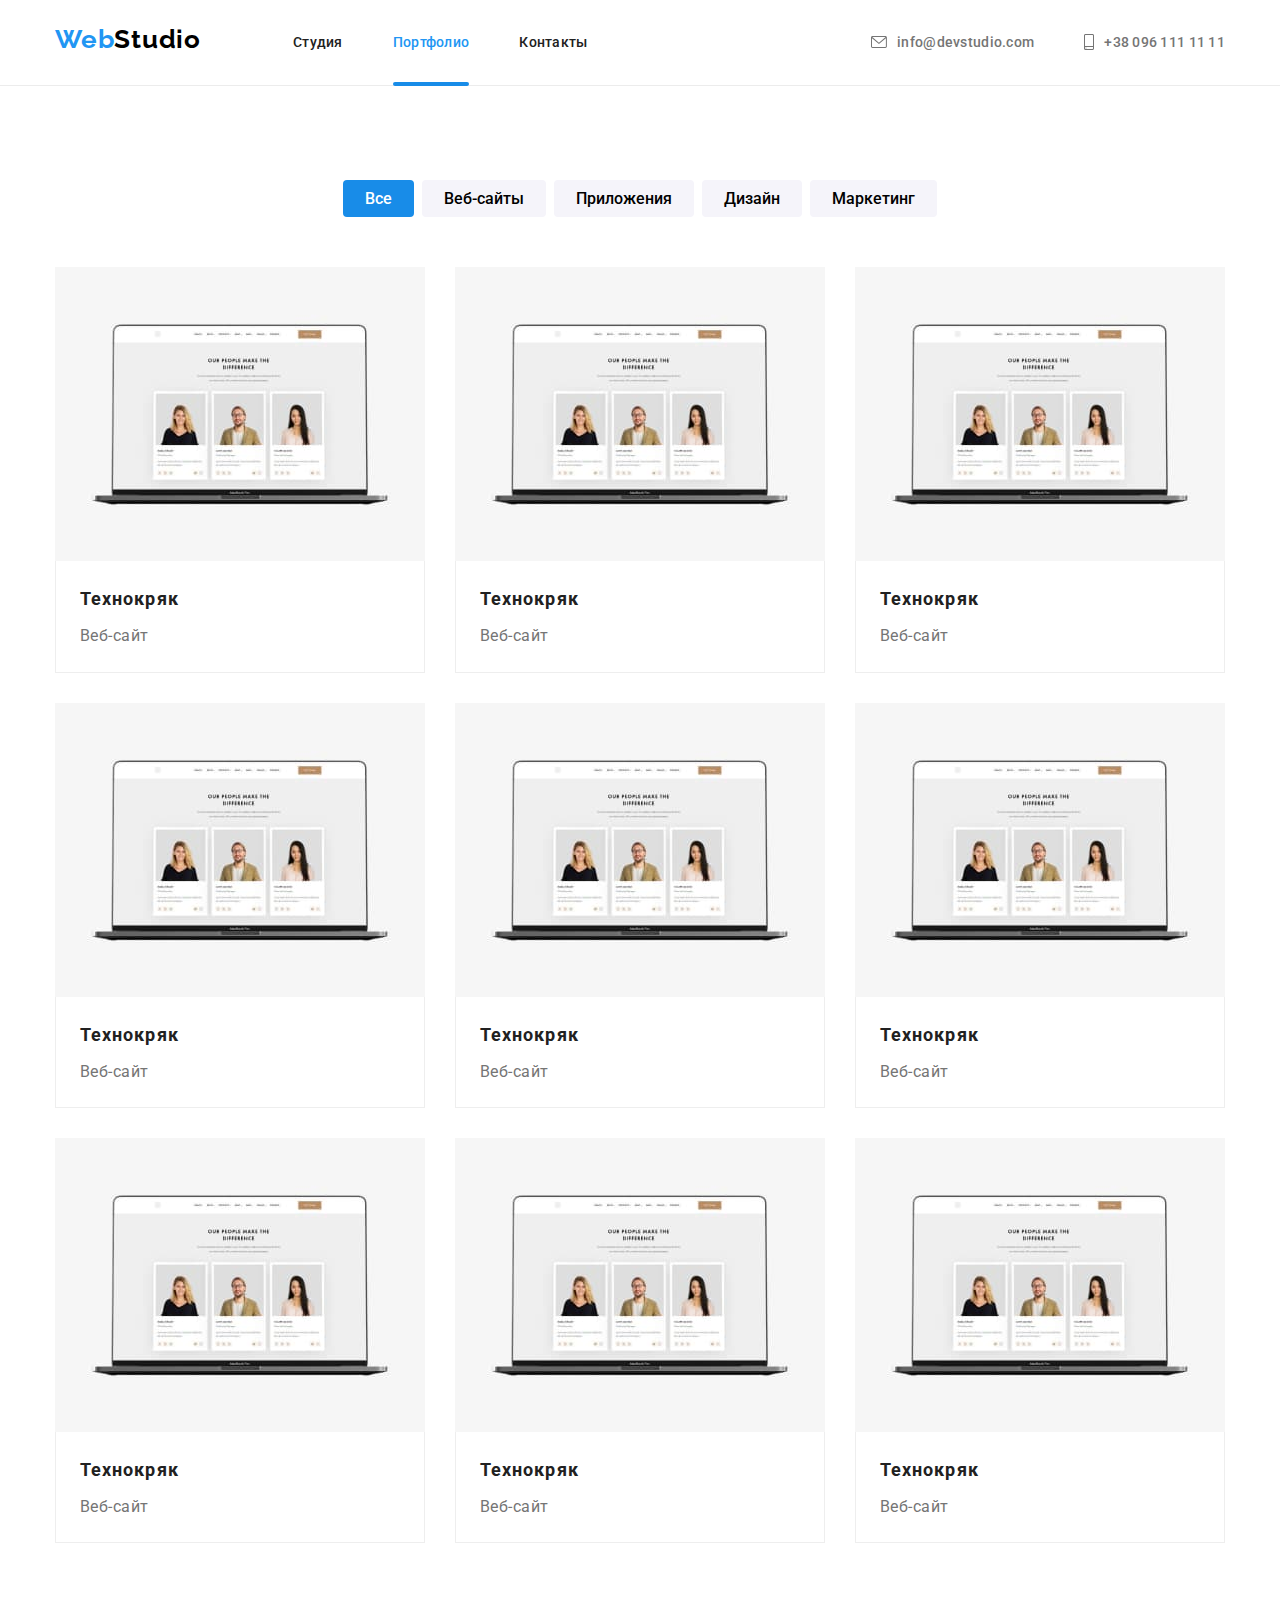
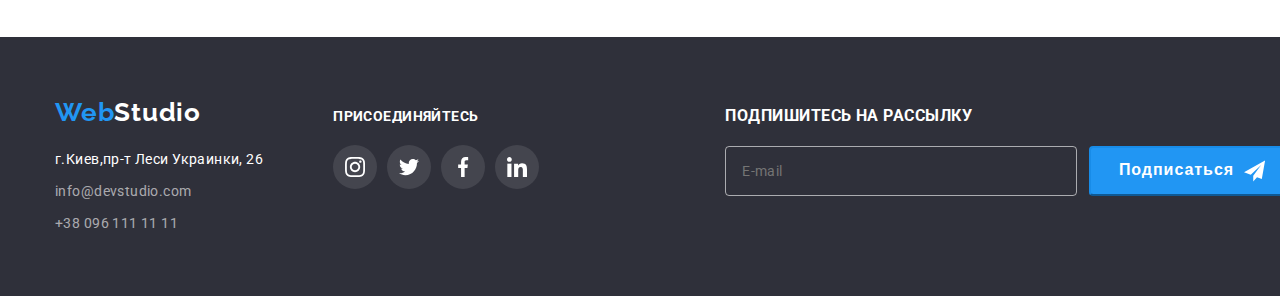
==== portfolio.html @ 0845c8c3 "copy hm6" ====
<!DOCTYPE html>
<html lang="ru">
  <head>
    <meta charset="UTF-8" />
    <meta http-equiv="X-UA-Compatible" content="IE=edge" />
    <meta name="viewport" content="width=device-width, initial-scale=1.0" />
    <title>Студия</title>
    <link rel="preconnect" href="https://fonts.googleapis.com" />
    <link rel="preconnect" href="https://fonts.gstatic.com" crossorigin />
    <link
      href="https://fonts.googleapis.com/css2?family=Raleway:wght@700&family=Roboto:wght@400;500;700;900&display=swap"
      rel="stylesheet"
    />
    <link
      rel="stylesheet"
      href="https://cdnjs.cloudflare.com/ajax/libs/modern-normalize/1.1.0/modern-normalize.min.css"
      integrity="sha512-wpPYUAdjBVSE4KJnH1VR1HeZfpl1ub8YT/NKx4PuQ5NmX2tKuGu6U/JRp5y+Y8XG2tV+wKQpNHVUX03MfMFn9Q=="
      crossorigin="anonymous"
      referrerpolicy="no-referrer"
    />
    <link rel="stylesheet" href="./css/styles.css" />
  </head>

  <body>
    <!-- HEADER and Navigation-->
    <header class="header">
      <div class="container header-container">
        <nav class="navigation">
          <a href="./index.html" lang="en" class="logo logo-accent"
            >Web<span class="logo-black-color">Studio</span></a
          >

          <ul class="navigation-list list">
            <li class="navigation-list-item">
              <a href="./index.html" class="navigation-link link">Студия</a>
            </li>
            <li class="navigation-list-item">
              <a href="./portfolio.html" class="navigation-link link active"
                >Портфолио</a
              >
            </li>
            <li class="navigation-list-item">
              <a href="/" class="navigation-link link">Контакты</a>
            </li>
          </ul>
        </nav>
        <ul class="contacts-list list">
          <li class="contact-mail">
            <a href="mailto:info@devstudio.com" class="contact-mail-link link">
              <svg class="mail-icon" width="16" height="12">
                <use href="./images/sprite.svg#icon-envelope-hover-1"></use>
              </svg>
              info@devstudio.com</a
            >
          </li>
          <li class="contact-telephon">
            <a href="tel:+380961111111" class="contact-telephon-link link">
              <svg class="mail-icon" width="10" height="16">
                <use href="./images/sprite.svg#icon-smartphone"></use>
              </svg>
              +38 096 111 11 11</a
            >
          </li>
        </ul>
      </div>
    </header>
    <main>
      <!-- Section filter-portfolio -->
      <section class="menu-portfolio">
        <div class="container">
          <h1 class="visually-hidden">Портфолио</h1>
          <ul class="portfolio-filter-list list">
            <li class="portfolio-list-btn">
              <button type="button" class="filter-btn active-filter-btn">
                Все
              </button>
            </li>
            <li class="portfolio-list-btn">
              <button type="button" class="filter-btn">Веб-сайты</button>
            </li>
            <li class="portfolio-list-btn">
              <button type="button" class="filter-btn">Приложения</button>
            </li>
            <li class="portfolio-list-btn">
              <button type="button" class="filter-btn">Дизайн</button>
            </li>
            <li class="portfolio-list-btn">
              <button type="button" class="filter-btn">Маркетинг</button>
            </li>
          </ul>
          <!-- portfolio setka -->

          <ul class="portfolio-list list">
            <li class="portfolio-list-item">
              <a class="portfolio-link-img link" href="">
                <div class="portfolio-overlay">
                  <img
                    src="./images/project1.jpg"
                    width="370"
                    height="404"
                    alt="Пример постера"
                    class="portfolio-list-item-img"
                  />
                  <p class="overlay">
                    Ресурс предлагает комплексные предложения с разным уровнем
                    функционала и сервисов. Все это позволит посетителю получить
                    исчерпывающие сведения о компании или частном лице.
                  </p>
                </div>
                <div class="portfolio-list-container">
                  <h2 class="portfolio-list-title">Технокряк</h2>
                  <p class="portfolio-list-text">Веб-сайт</p>
                </div>
              </a>
            </li>
            <li class="portfolio-list-item">
              <a class="portfolio-link-img link" href="">
                <div class="portfolio-overlay">
                  <img
                    src="./images/project1.jpg"
                    width="370"
                    height="404"
                    alt="Пример постера"
                    class="portfolio-list-item-img"
                  />
                  <p class="overlay">
                    Ресурс предлагает комплексные предложения с разным уровнем
                    функционала и сервисов. Все это позволит посетителю получить
                    исчерпывающие сведения о компании или частном лице.
                  </p>
                </div>
                <div class="portfolio-list-container">
                  <h2 class="portfolio-list-title">Технокряк</h2>
                  <p class="portfolio-list-text">Веб-сайт</p>
                </div>
              </a>
            </li>
            <li class="portfolio-list-item">
              <a class="portfolio-link-img link" href="">
                <div class="portfolio-overlay">
                  <img
                    src="./images/project1.jpg"
                    width="370"
                    height="404"
                    alt="Пример постера"
                    class="portfolio-list-item-img"
                  />
                  <p class="overlay">
                    Ресурс предлагает комплексные предложения с разным уровнем
                    функционала и сервисов. Все это позволит посетителю получить
                    исчерпывающие сведения о компании или частном лице.
                  </p>
                </div>
                <div class="portfolio-list-container">
                  <h2 class="portfolio-list-title">Технокряк</h2>
                  <p class="portfolio-list-text">Веб-сайт</p>
                </div>
              </a>
            </li>
            <li class="portfolio-list-item">
              <a class="portfolio-link-img link" href="">
                <div class="portfolio-overlay">
                  <img
                    src="./images/project1.jpg"
                    width="370"
                    height="404"
                    alt="Пример постера"
                    class="portfolio-list-item-img"
                  />
                  <p class="overlay">
                    Ресурс предлагает комплексные предложения с разным уровнем
                    функционала и сервисов. Все это позволит посетителю получить
                    исчерпывающие сведения о компании или частном лице.
                  </p>
                </div>
                <div class="portfolio-list-container">
                  <h2 class="portfolio-list-title">Технокряк</h2>
                  <p class="portfolio-list-text">Веб-сайт</p>
                </div>
              </a>
            </li>
            <li class="portfolio-list-item">
              <a class="portfolio-link-img link" href="">
                <div class="portfolio-overlay">
                  <img
                    src="./images/project1.jpg"
                    width="370"
                    height="404"
                    alt="Пример постера"
                    class="portfolio-list-item-img"
                  />
                  <p class="overlay">
                    Ресурс предлагает комплексные предложения с разным уровнем
                    функционала и сервисов. Все это позволит посетителю получить
                    исчерпывающие сведения о компании или частном лице.
                  </p>
                </div>
                <div class="portfolio-list-container">
                  <h2 class="portfolio-list-title">Технокряк</h2>
                  <p class="portfolio-list-text">Веб-сайт</p>
                </div>
              </a>
            </li>
            <li class="portfolio-list-item">
              <a class="portfolio-link-img link" href="">
                <div class="portfolio-overlay">
                  <img
                    src="./images/project1.jpg"
                    width="370"
                    height="404"
                    alt="Пример постера"
                    class="portfolio-list-item-img"
                  />
                  <p class="overlay">
                    Ресурс предлагает комплексные предложения с разным уровнем
                    функционала и сервисов. Все это позволит посетителю получить
                    исчерпывающие сведения о компании или частном лице.
                  </p>
                </div>
                <div class="portfolio-list-container">
                  <h2 class="portfolio-list-title">Технокряк</h2>
                  <p class="portfolio-list-text">Веб-сайт</p>
                </div>
              </a>
            </li>
            <li class="portfolio-list-item">
              <a class="portfolio-link-img link" href="">
                <div class="portfolio-overlay">
                  <img
                    src="./images/project1.jpg"
                    width="370"
                    height="404"
                    alt="Пример постера"
                    class="portfolio-list-item-img"
                  />
                  <p class="overlay">
                    Ресурс предлагает комплексные предложения с разным уровнем
                    функционала и сервисов. Все это позволит посетителю получить
                    исчерпывающие сведения о компании или частном лице.
                  </p>
                </div>
                <div class="portfolio-list-container">
                  <h2 class="portfolio-list-title">Технокряк</h2>
                  <p class="portfolio-list-text">Веб-сайт</p>
                </div>
              </a>
            </li>
            <li class="portfolio-list-item">
              <a class="portfolio-link-img link" href="">
                <div class="portfolio-overlay">
                  <img
                    src="./images/project1.jpg"
                    width="370"
                    height="404"
                    alt="Пример постера"
                    class="portfolio-list-item-img"
                  />
                  <p class="overlay">
                    Ресурс предлагает комплексные предложения с разным уровнем
                    функционала и сервисов. Все это позволит посетителю получить
                    исчерпывающие сведения о компании или частном лице.
                  </p>
                </div>
                <div class="portfolio-list-container">
                  <h2 class="portfolio-list-title">Технокряк</h2>
                  <p class="portfolio-list-text">Веб-сайт</p>
                </div>
              </a>
            </li>
            <li class="portfolio-list-item">
              <a class="portfolio-link-img link" href="">
                <div class="portfolio-overlay">
                  <img
                    src="./images/project1.jpg"
                    width="370"
                    height="404"
                    alt="Пример постера"
                    class="portfolio-list-item-img"
                  />
                  <p class="overlay">
                    Ресурс предлагает комплексные предложения с разным уровнем
                    функционала и сервисов. Все это позволит посетителю получить
                    исчерпывающие сведения о компании или частном лице.
                  </p>
                </div>
                <div class="portfolio-list-container">
                  <h2 class="portfolio-list-title">Технокряк</h2>
                  <p class="portfolio-list-text">Веб-сайт</p>
                </div>
              </a>
            </li>
          </ul>
        </div>
      </section>
    </main>
    <!-- Footer -->
    <footer class="footer">
      <div class="footer-container container">
        <div>
          <a href="./index.html" lang="en" class="logo-footer link logo-accent"
            >Web<span class="logo-white-color">Studio</span></a
          >

          <address class="footer-address">
            <ul class="address-list list">
              <li class="address-link">
                <a href="https://goo-gl.me/G8uBm" class="address link"
                  >г.Киев,пр-т Леси Украинки, 26</a
                >
              </li>
              <li class="mail">
                <a
                  href="mailto:info@devstudio.com"
                  class="footer-contact-mail-link link"
                  >info@devstudio.com</a
                >
              </li>
              <li class="phone-number">
                <a href="tel:+380961111111" class="phone-number link"
                  >+38 096 111 11 11</a
                >
              </li>
            </ul>
          </address>
        </div>
        <div class="footer-social">
          <p class="footer-social-title">ПРИСОЕДИНЯЙТЕСЬ</p>

          <ul class="social-icon-in-card list">
            <li class="footer-social-icon-item">
              <a class="footer-social-icon-link" href="">
                <svg class="footer-social-icon" width="20" height="20">
                  <use href="./images/sprite.svg#icon-instagram-2"></use>
                </svg>
              </a>
            </li>
            <li class="social-icon-item">
              <a class="footer-social-icon-link" href="">
                <svg class="footer-social-icon" width="20" height="20">
                  <use href="./images/sprite.svg#icon-twitter-1"></use>
                </svg>
              </a>
            </li>
            <li class="social-icon-item">
              <a class="footer-social-icon-link" href="">
                <svg class="footer-social-icon" width="20" height="20">
                  <use href="./images/sprite.svg#icon-facebook-1-1"></use>
                </svg>
              </a>
            </li>

            <li class="social-icon-item">
              <a class="footer-social-icon-link" href="">
                <svg class="footer-social-icon" width="20" height="20">
                  <use href="./images/sprite.svg#icon-linkedin-1"></use>
                </svg>
              </a>
            </li>
          </ul>
        </div>
        <div class="footer-form-container">
          <form class="">
            <p class="footer-form-title">Подпишитесь на рассылку</p>
            <div class="footer-form-container">
              <input
                name="email"
                class="footer-contact-form-input"
                type="email"
                id="email"
                placeholder="E-mail"
              />
              <button class="footer-btn-submit" type="submit">
                Подписаться

                <svg class="footer-btn-icon" width="24" height="22">
                  <use href="./images/sprite.svg#icon-icon-send"></use>
                </svg>
              </button>
            </div>
          </form>
        </div>
      </div>
    </footer>
  </body>
</html>
---- css/styles.css ----
html {
  box-sizing: border-box;
}

*,
*::before,
*::after {
  box-sizing: inherit;
}

:root {
  --main-text-color: #212121;
  --text-color: #757575;
  --accent-text-color: #2196f3;
  --accent-hover-color: #188ce8;
  --white-text-color: #ffffff;
  --button-bg-grey-color: #f5f4fa;
  --main-bg-color: #fffffff;
  --secondary-bg-color: #f5f4fa;
  --bg-grey-color: #2f303a;
  --border-color: #eeeeee;
  --social-icon-color: #afb1b8;
  --social-bg-lighte-color: #fff;
}

body {
  margin: 0;
  color: var(--main-text-color);
  font-family: Roboto, sans-serif;
}

h1,
h2,
h3,
p {
  margin-top: 0;
  margin-bottom: 0;
}

ul,
ol {
  margin-top: 0;
  margin-bottom: 0;
  padding-left: 0;
}

img {
  display: block;
  max-width: 100%;
  height: auto;
}

.list {
  list-style: none;
}

.link {
  text-decoration: none;
}

.container {
  width: 1200px;
  padding-left: 15px;
  padding-right: 15px;
  margin-left: auto;
  margin-right: auto;
}

.section {
  padding-top: 94px;
  padding-bottom: 94px;
}

/* section header */
.header {
  border-bottom: 1px solid #ececec;
}

.header-container {
  display: flex;
  align-items: center;
}

.navigation {
  display: flex;
}

.navigation-list {
  display: flex;
  align-items: center;
}

.navigation-link {
  padding-top: 32px;
  padding-bottom: 32px;
}

.logo {
  font-family: Raleway, sans-serif;
  font-weight: 700;
  font-size: 26px;
  line-height: 1.19;
  text-decoration: none;
  letter-spacing: 0.03em;
  margin-right: 92px;
  padding-top: 24px;
  padding-bottom: 24px;
}

.logo-accent {
  color: var(--accent-text-color);
  transition: color 250ms cubic-bezier(0.4, 0, 0.2, 1);
}

.logo-accent:hover {
  color: var(--accent-hover-color);
}

.logo-black-color {
  color: #000000;
}

.navigation-link {
  font-weight: 500;
  font-size: 14px;
  line-height: 1.4;
  letter-spacing: 0.02em;
  color: var(--main-text-color);
  transition: color 250ms cubic-bezier(0.4, 0, 0.2, 1);
}

.active {
  color: var(--accent-text-color);

}

.navigation-link:hover {
  color: var(--accent-text-color);
}

.navigation-link:focus {
  color: var(--accent-text-color);
}

.navigation-list-item:not(:last-child) {
  margin-right: 50px;
}

.navigation-list-item {
  display: block;
  position: relative;
  padding-top: 32px;
  padding-bottom: 32px;

}

.navigation-link.active::after {
  content: "";
  display: block;
  position: absolute;
  bottom: 0;
  left: 0;
  width: 100%;
  height: 4px;
  background-color: var(--accent-hover-color);
  border-radius: 2px;
  transform: translateY(1px);
}

.contacts-list {
  display: flex;
  align-items: center;
  margin-left: auto;
}

.contact-mail {
  display: flex;
  align-items: center;
  margin-right: 50px;

}

.contact-telephon {
  display: flex;
  display: block;
  box-sizing: border-box;
  align-items: center;
}

.contact-telephon-link {
  display: flex;
  justify-content: center;
  align-items: center;
  font-weight: 500;
  font-size: 14px;
  line-height: 1.4;
  letter-spacing: 0.02em;
  color: var(--text-color);
  padding-top: 32px;
  padding-bottom: 32px;
  transition: color 250ms cubic-bezier(0.4, 0, 0.2, 1);
}

.contact-mail-link {
  display: flex;
  justify-content: center;
  align-items: center;
  font-weight: 500;
  font-size: 14px;
  line-height: 1.4;
  letter-spacing: 0.02em;
  color: var(--text-color);
  padding-top: 32px;
  padding-bottom: 32px;
  transition: color 250ms cubic-bezier(0.4, 0, 0.2, 1);
}

.mail-icon {

  margin-right: 10px;
  fill: currentColor;
}

.contact-mail-link:hover,
:focus {
  color: var(--accent-text-color);
}

.contact-telephon-link:hover,
:focus {
  color: var(--accent-text-color);
}

/* hero section */
.hero {
  max-width: 1600px;
  margin-top: 0;
  margin-left: auto;
  margin-right: auto;
  padding: 200px 0;
  background-image: linear-gradient(rgba(47, 48, 58, 0.4),
      rgba(47, 48, 58, 0.4)),
    url("../images/Img5.jpg");
  background-size: cover;
  background-color: #c4c4c4;
}

.main-title {
  font-weight: 900;
  font-size: 44px;
  line-height: 1.4;
  text-align: center;
  letter-spacing: 0.06em;
  text-transform: uppercase;
  color: var(--white-text-color);
  min-width: 696px;
  margin-bottom: 30px;
}

.modal-button {
  min-width: 200px;
  padding: 10px 32px;
  font-weight: 700;
  font-size: 16px;
  line-height: 1.9;
  align-items: center;
  text-align: center;
  letter-spacing: 0.06em;
  color: var(--white-text-color);
  background-color: var(--accent-text-color);
  cursor: pointer;
  border-radius: 4px;
  border-color: var(--accent-hover-color);
  display: flex;
  margin-left: auto;
  margin-right: auto;
  transition: background-color 250ms cubic-bezier(0.4, 0, 0.2, 1);
}

.modal-button:hover {
  background-color: var(--accent-hover-color);
}

/* description section */

.description-second-title {
  font-weight: 700;
  font-size: 14px;
  line-height: 1.1;
  letter-spacing: 0.03em;
  text-transform: uppercase;
  color: var(--main-text-color);
  margin-bottom: 10px;
}

.description-image {

  display: block;
  display: flex;
  justify-content: center;
  align-items: center;
  width: 270px;
  height: 120px;
  background-color: var(--secondary-bg-color);
  border-radius: 4px;
  margin-bottom: 30px;
}

.description-text {
  font-size: 14px;
  line-height: 1.7;
  letter-spacing: 0.03em;
  color: var(--text-color);
}

.description-list {
  display: flex;
}

.description-list-item {

  flex-basis: calc((100% - 120px) / 4);
}

.description-list-item:last-child {
  margin-right: 0px;
}

.description-list-item:not(:last-child) {
  margin-right: 30px;
}

/* SECTION ABOUT */

.about {
  padding-top: 0;
}

.about-title,
.team-title,
.our-clients-title {
  font-weight: 700;
  font-size: 36px;
  line-height: 1.2;
  text-align: center;
  letter-spacing: 0.03em;
  color: var(--main-text-color);
  margin-bottom: 50px;
}

.about-list {
  display: flex;
  justify-content: space-between;
  cursor: pointer;
}

.about-img {
  display: block;
  max-width: 100%;
  height: auto;

}

.about-list-photo:not(:last-child) {
  margin-right: 30px;
}

.about-list-photo {
  position: relative;
}

.about-overlay {
  position: absolute;
  display: flex;
  justify-content: center;
  align-items: center;
  width: 100%;
  height: 70px;
  bottom: 0;
  font-style: normal;
  font-weight: 700;
  line-height: 1.14;
  text-align: center;
  letter-spacing: 0.03em;
  text-transform: uppercase;
  color: var(--white-text-color);
  background: rgba(47, 48, 58, 0.8);
}

/* team members */
.team-list {
  display: flex;
  flex-wrap: wrap;
  margin-left: -30px;
  margin-top: -30px;
  padding: 0;
}

.team-member-photo {
  flex-basis: calc((100% - 120px) / 4);
  margin-left: 30px;
  margin-top: 30px;
  background-color: white;
  box-shadow: 0px 1px 3px rgba(0, 0, 0, 0.12), 0px 1px 1px rgba(0, 0, 0, 0.14),
    0px 2px 1px rgba(0, 0, 0, 0.2);
  border-radius: 0px 0px 4px 4px;
}

.team-teatle {
  margin-bottom: 50px;
}

.team-member-name {
  font-weight: 500;
  font-size: 16px;
  line-height: 1.2;
  letter-spacing: 0.03em;
  text-align: center;
  color: var(--main-text-color);
  margin-bottom: 10px;
}

.team-member-profesion {
  font-size: 16px;
  line-height: 1.2;
  letter-spacing: 0.03em;
  text-align: center;
  color: var(--text-color);
  margin-bottom: 16px;
}

.team-under-photo-content {
  padding: 30px 32px;
}

.team {
  background-color: var(--secondary-bg-color);
}

.social-icon-in-card {
  display: flex;
  width: 206px;
  margin: 0 auto;
  justify-content: space-between;
}

.social-icon-link {
  display: flex;
  justify-content: center;
  align-items: center;
  width: 44px;
  height: 44px;
  background-color: var(--white-text-color);
  border-radius: 50%;
  color: var(--social-icon-color);
  transition: color 250ms cubic-bezier(0.4, 0, 0.2, 1), background-color 250ms cubic-bezier(0.4, 0, 0.2, 1);
}

.social-icon {
  fill: currentColor;
}

.social-icon-link:hover,
.social-icon-link:focus {
  color: var(--white-text-color);
  background-color: var(--accent-hover-color);
}

/* our clients section */
.clients-list {
  display: flex;
  justify-content: space-between;
}

.client-icon-link {
  display: flex;
  justify-content: center;
  align-items: center;
  width: 170px;
  height: 92px;
  align-items: center;
  color: var(--social-icon-color);
  border: 1px solid var(--social-icon-color);
  border-radius: 4px;
  transition: color 250ms cubic-bezier(0.4, 0, 0.2, 1), border 250ms cubic-bezier(0.4, 0, 0.2, 1);
}

.client-icon {
  fill: currentColor;
}

.client-icon-link:hover,
.client-icon-link:focus {
  color: var(--accent-hover-color);
  border: 1px solid var(--accent-hover-color);
}


.client-icon-item:not(:last-child) {
  margin-right: 30px;
}

/* footer */
.footer {
  padding: 60px 0;
  background-color: var(--bg-grey-color);

}

.footer-container {
  display: flex;
  align-items: baseline;
  padding: 0 15px;
  margin: 0 auto;
}

.address {
  font-size: 14px;
  line-height: 1.7;
  letter-spacing: 0.03em;
  color: var(--white-text-color);
  font-style: normal;
  min-width: 230px;
  transition: color 250ms cubic-bezier(0.4, 0, 0.2, 1);
}

.address-link {
  display: inline-block;
  margin-bottom: 8px;
}

.mail {
  font-style: normal;
  font-size: 14px;
  line-height: 1.7;
  letter-spacing: 0.03em;
  color: rgba(255, 255, 255, 0.6);
  margin-bottom: 8px;
  transition: color 250ms cubic-bezier(0.4, 0, 0.2, 1);
}

.footer-contact-mail-link {
  font-family: Roboto;
  font-style: normal;
  font-size: 14px;
  line-height: 1.7;
  letter-spacing: 0.03em;
  color: rgba(255, 255, 255, 0.6);
  margin-bottom: 8px;
  transition: color 250ms cubic-bezier(0.4, 0, 0.2, 1);
}

.phone-number {
  font-style: normal;
  font-size: 14px;
  line-height: 1.7;
  letter-spacing: 0.03em;
  color: rgba(255, 255, 255, 0.6);
  margin-bottom: 8px;
}

.phone-number {
  margin-bottom: 0px;
  transition: color 250ms cubic-bezier(0.4, 0, 0.2, 1);
}

.address-list {
  display: block;
}

.address-list,
.mail {
  align-content: space-around;
}

a.logo.link {
  display: block;
}

.logo-footer {
  font-family: Raleway, sans-serif;
  font-weight: 700;
  font-size: 26px;
  line-height: 1.19;
  text-decoration: none;
  letter-spacing: 0.03em;
  display: block;
  margin-bottom: 20px;
}

.logo-white-color {
  color: var(--white-text-color);
}

.address:hover {
  color: var(--accent-hover-color);
}

.mail:hover {
  color: var(--accent-hover-color);
}

.phone-number:hover {
  color: var(--accent-hover-color);
}

.address:focus {
  color: var(--accent-hover-color);
}

.footer-contact-mail-link:hover,
.footer-contact-mail-link:focus {
  color: var(--accent-hover-color);
}

.mail:focus {
  color: var(--accent-hover-color);
}

.phone-number:focus {
  color: var(--accent-hover-color);
}

.footer-social {
  margin-left: 70px;
}

.footer-social-title {
  font-weight: 700;
  font-size: 14px;
  line-height: 1.14;
  letter-spacing: 0.03em;
  text-transform: uppercase;
  color: var(--white-text-color);

  margin-bottom: 20px;
}


.footer-social-icon-link {
  display: flex;
  justify-content: center;
  align-items: center;
  width: 44px;
  height: 44px;
  background-color: rgba(255, 255, 255, 0.1);
  border-radius: 50%;
  transition: background-color 250ms cubic-bezier(0.4, 0, 0.2, 1);

}

.footer-social-icon {
  color: var(--white-text-color);
}

.footer-social-icon-link {
  fill: currentColor;
}


.footer-social-icon-link:hover,
.footer-social-icon-link:focus {

  background-color: var(--accent-hover-color)
}

/* END FOOTER */
/* MODAL window */
.backdrop {
  position: fixed;
  top: 0;
  left: 0;
  width: 100vw;
  height: 100vh;
  background-color: rgba(0, 0, 0, 0.2);
  transition: opacity 250ms linear,
    visibility 250ms linear;
}

.backdrop.is-hidden {
  opacity: 0;
  visibility: hidden;
  pointer-events: none;

}

.modal {
  position: absolute;
  top: 50%;
  left: 50%;
  transform: translate(-50%, -50%);
  width: 528px;
  height: 580px;
  background-color: #fff;
  padding: 40px;

}

.modal-close-btn {
  position: absolute;
  top: 8px;
  right: 8px;
  display: flex;
  justify-content: center;
  align-items: center;
  width: 30px;
  height: 30px;
  border-radius: 50%;
  border: 1px solid rgba(0, 0, 0, 0.1);
  background-color: transparent;
  padding: 0;
  cursor: pointer;

}

.contact-form-field {
  display: block;
  margin-bottom: 10px;
}

.contact-form-input-wrapper {
  position: relative;
  display: block;
  margin-top: 6px;
}

.contact-form-input {
  width: 100%;
  height: 40px;
  padding-left: 42px;
  border: 1px solid rgba(33, 33, 33, 0.2);
  box-sizing: border-box;
  border-radius: 4px;
  color: var(--main-text-color);
  cursor: pointer;
  transition: border-color 250ms linear;
}

.contact-form-input:focus {
  outline: none;
  border-color: var(--accent-hover-color);
  fill: var(--accent-hover-color);
}

.contact-form-main-title {
  font-style: normal;
  font-weight: 700;
  line-height: 1.15;
  font-size: 20px;
  text-align: center;
  letter-spacing: 0.03em;
  margin-bottom: 12px;
 
}

.contact-form-title {
  font-style: normal;
  font-weight: 400;
  font-size: 12px;
  line-height: 1.17;
  letter-spacing: 0.01em;
  margin-bottom: 4px;
  color: var(--text-color);

}

.user-name-icon {
  position: absolute;
  top: 50%;
  left: 12px;
  transform: translateY(-50%);
  color: currentColor;
  transition: border-color 250ms linear;
}

.contact-form-input:focus+.user-name-icon {
  border-color: var(--accent-hover-color);
  fill: var(--accent-hover-color);
}

.contact-form-textarea{
  display: block;
  margin-bottom: 20px;
 
}

.contact-form-textarea-text {
  display: block;
  margin-bottom: 4px;
  color: var(--text-color)
}

.contact-form-message {
  width: 100%;
  height: 120px;
  padding: 12px 16px;
  margin-top: 4px;
  resize: none;
  border: 1px solid rgba(33, 33, 33, 0.2);
  box-sizing: border-box;
  border-radius: 4px;
  transition: border-color 250ms linear;
  cursor: pointer;
  color: var(--main-text-color);
}

.contact-form-message:focus {
  border-color: var(--accent-hover-color);
  outline: none;
}

.contact-form-checkbox-label {
  display: flex;
  align-items: center;
  justify-content: center;
  font-style: normal;
  font-weight: 400;
  font-size: 14px;
  line-height: 1.71;
  cursor: pointer;


}

.contact-form-checkbox:focus+.contact-form-checkbox-label::before {
  outline: 2px solid #000000
}

.contact-form-checkbox:checked+.contact-form-checkbox-label::before {
  background-image: url(../images/check.svg);
  outline: none;
}

.contact-form-checkbox-label::before {
  display: inline-block;
  width: 16px;
  height: 15px;
  outline: 2px solid #212121;
  border-radius: 3px;
  content: "";
  cursor: pointer;
  margin-right: 8px;
}

.contact-form-checkbox-wrapper {
  
}

.contact-form-btn {
  min-width: 200px;
  padding: 10px 32px;
  font-weight: 700;
  font-size: 16px;
  line-height: 1.9;
  justify-content: center;
  align-items: center;
  letter-spacing: 0.06em;
  color: var(--white-text-color);
  background-color: var(--accent-text-color);
  cursor: pointer;
  border-radius: 4px;
  border-color: var(--accent-hover-color);
  display: flex;
  margin-top: 30px;
  margin-left: auto;
  margin-right: auto;
  transition: box-shadow 250ms cubic-bezier(0.4, 0, 0.2, 1);
border: transparent;
}

.contact-form-btn:hover,
.contact-form-btn:focus {
  box-shadow: 0px 4px 4px rgba(0, 0, 0, 0.15);
}

.contact-checkbox-agreement {
  color: var(--accent-text-color);
}

/* Footer-contact-form */
.footer-form-container {
  display: flex;
  margin-left: 93px;
  width: 570px;
  height: 78px;
}

.footer-form-title {
  display: block;
  margin-left: 93px;
  margin-bottom: 20px;
  font-family: 'Roboto';
  font-style: normal;
  font-weight: 700;
  line-height: 1.14;
  letter-spacing: 0.03em;
  text-transform: uppercase;
  color: var(--white-text-color);
}

.footer-contact-form-input {
  width: 358px;
  height: 50px;
  padding: 15px 16px;
  margin-right: 12px;
  font-family: inherit;
  font-weight: 400;
  font-size: 14px;
  line-height: 1.25;
  letter-spacing: 0.03em;
  color: var(--text-color);
  border: 1px solid rgba(255, 255, 255, 0.6);
  border-radius: 4px;
  background-color: transparent;
  transition: border 250ms cubic-bezier(0.4, 0, 0.2, 1);
  cursor: pointer;
}

.footer-btn-submit {
  min-width: 200px;
  height: 50px;
  padding: 10px 28px;
  font-weight: 700;
  font-size: 16px;
  line-height: 1.9;
  justify-content: center;
  align-items: center;
  letter-spacing: 0.06em;
  color: var(--white-text-color);
  background-color: var(--accent-text-color);
  cursor: pointer;
  border-radius: 4px;
  border-color: var(--accent-hover-color);
  outline: none;
  display: flex;
  margin-left: auto;
  margin-right: auto;
  transition: box-shadow 250ms cubic-bezier(0.4, 0, 0.2, 1), background-color 250ms cubic-bezier(0.4, 0, 0.2, 1);
}

.footer-btn-submit:hover,
.footer-btn-submit:focus {
  box-shadow: 0px 4px 4px rgba(0, 0, 0, 0.15);
  background-color: var(--accent-hover-color);
}

.footer-btn-icon {
  margin-left: 10px;
  fill: currentColor;
}

/* PORTFOLIO */
/* filter */
.filter-list-container {
  display: flex;
  justify-content: center;
  margin-right: auto;
  margin-left: auto;
  margin-bottom: 50px;
}

.portfolio-list-btn {
  font-size: 16px;
  line-height: 1.6;
  letter-spacing: 0.03em;
  color: var(--main-text-color);
  cursor: pointer;
  font-family: Roboto;
  font-style: normal;
  font-weight: 500;
  font-size: 16px;
  line-height: 1.6px;
}

.filter-btn {
  font-family: Roboto;
  font-style: normal;
  font-weight: 500;
  font-size: 16px;
  line-height: 1.6;
  background-color: var(--button-bg-grey-color);
  border-color: var(--button-bg-grey-color);
  border-radius: 4px;
  border-width: 0;
  padding: 6px 22px;
  cursor: pointer;
  transition: color 250ms cubic-bezier(0.4, 0, 0.2, 1), background-color 250ms cubic-bezier(0.4, 0, 0.2, 1), box-shadow 250ms cubic-bezier(0.4, 0, 0.2, 1), border-radius 250ms cubic-bezier(0.4, 0, 0.2, 1);
}

.portfolio-list-btn:not(:last-child) {
  margin-right: 8px;
}

.active-filter-btn {
  color: var(--white-text-color);
  background-color: var(--accent-hover-color);
}

.filter-btn:hover,
.filter-btn:focus {
  color: var(--white-text-color);
  background-color: var(--accent-hover-color);
  box-shadow: 0px 3px 1px rgba(0, 0, 0, 0.1),
    0px 1px 2px rgba(0, 0, 0, 0.08),
    0px 2px 2px rgba(0, 0, 0, 0.12);
  border-radius: 4px;
}

.portfolio-filter-list {
  display: flex;
  justify-content: center;
  margin-right: auto;
  margin-left: auto;
  margin-bottom: 50px;
}

.portfolio-list-btn {
  display: flex;
  display: block;
  justify-content: center;
  margin-top: 0;
  padding-left: 0;
}

.menu-portfolio {
  padding-top: 94px;
  padding-bottom: 94px;
}

.portfolio-list-item {
  display: block;
  width: 370px;
  margin-bottom: 30px;

}

.portfolio-link-img {
  display: block;
  position: relative;
  transition: box-shadow 250ms cubic-bezier(0.4, 0, 0.2, 1);
}

.portfolio-overlay {
  position: relative;
  overflow: hidden;
}

.overlay {

  position: absolute;
  top: 0;
  left: 0;
  width: 100%;
  height: 100%;
  font-family: Roboto;
  font-style: normal;
  font-weight: 400;
  line-height: 1.6;
  letter-spacing: 0.03em;
  color: var(--white-text-color);
  background-color: rgba(33, 150, 243, 0.9);
  padding: 64px 24px;
  overflow: auto;
  transform: translateY(100%);
  transition: transform 250ms cubic-bezier(0.4, 0, 0.2, 1);
}

.portfolio-link-img:hover .overlay,
.portfolio-link-img:focus .overlay {
  transform: translate(0%);

}

.portfolio-link-img:hover {
  box-shadow: 0px 1px 1px rgba(0, 0, 0, 0.12),
    0px 4px 4px rgba(0, 0, 0, 0.06),
    1px 4px 6px rgba(0, 0, 0, 0.16);
}

.portfolio-link-img:focus {
  box-shadow: 0px 1px 1px rgba(0, 0, 0, 0.12),
    0px 4px 4px rgba(0, 0, 0, 0.06),
    1px 4px 6px rgba(0, 0, 0, 0.16);
}

.portfolio-list-title {
  font-weight: bold;
  font-size: 18px;
  line-height: 2;
  letter-spacing: 0.06em;
  color: var(--main-text-color);
  background-color: #ffffff;
  display: flex;
  flex-wrap: wrap;
  margin-bottom: 4px;
}

.portfolio-list-text {
  font-size: 16px;
  line-height: 1.9;
  letter-spacing: 0.03em;
  color: var(--text-color);
  background-color: #ffffff;
}

.portfolio-list-container {
  border-left: 1px solid var(--border-color);
  border-bottom: 1px solid var(--border-color);
  border-right: 1px solid var(--border-color);
  padding: 20px 24px;

}

.portfolio-list {
  display: flex;
  flex-wrap: wrap;
}

.portfolio-list-item:not(:nth-child(3n)) {
  margin-right: 30px;
  background-color: white;
  padding: 0;
}

.portfolio-list-item:nth-last-child(-n + 3) {
  margin-bottom: 0px;
}

.visually-hidden {
  position: absolute;
  width: 1px;
  height: 1px;
  margin: -1px;
  padding: 0;
  overflow: hidden;
  border: 0;
  clip: rect(0 0 0 0);
}
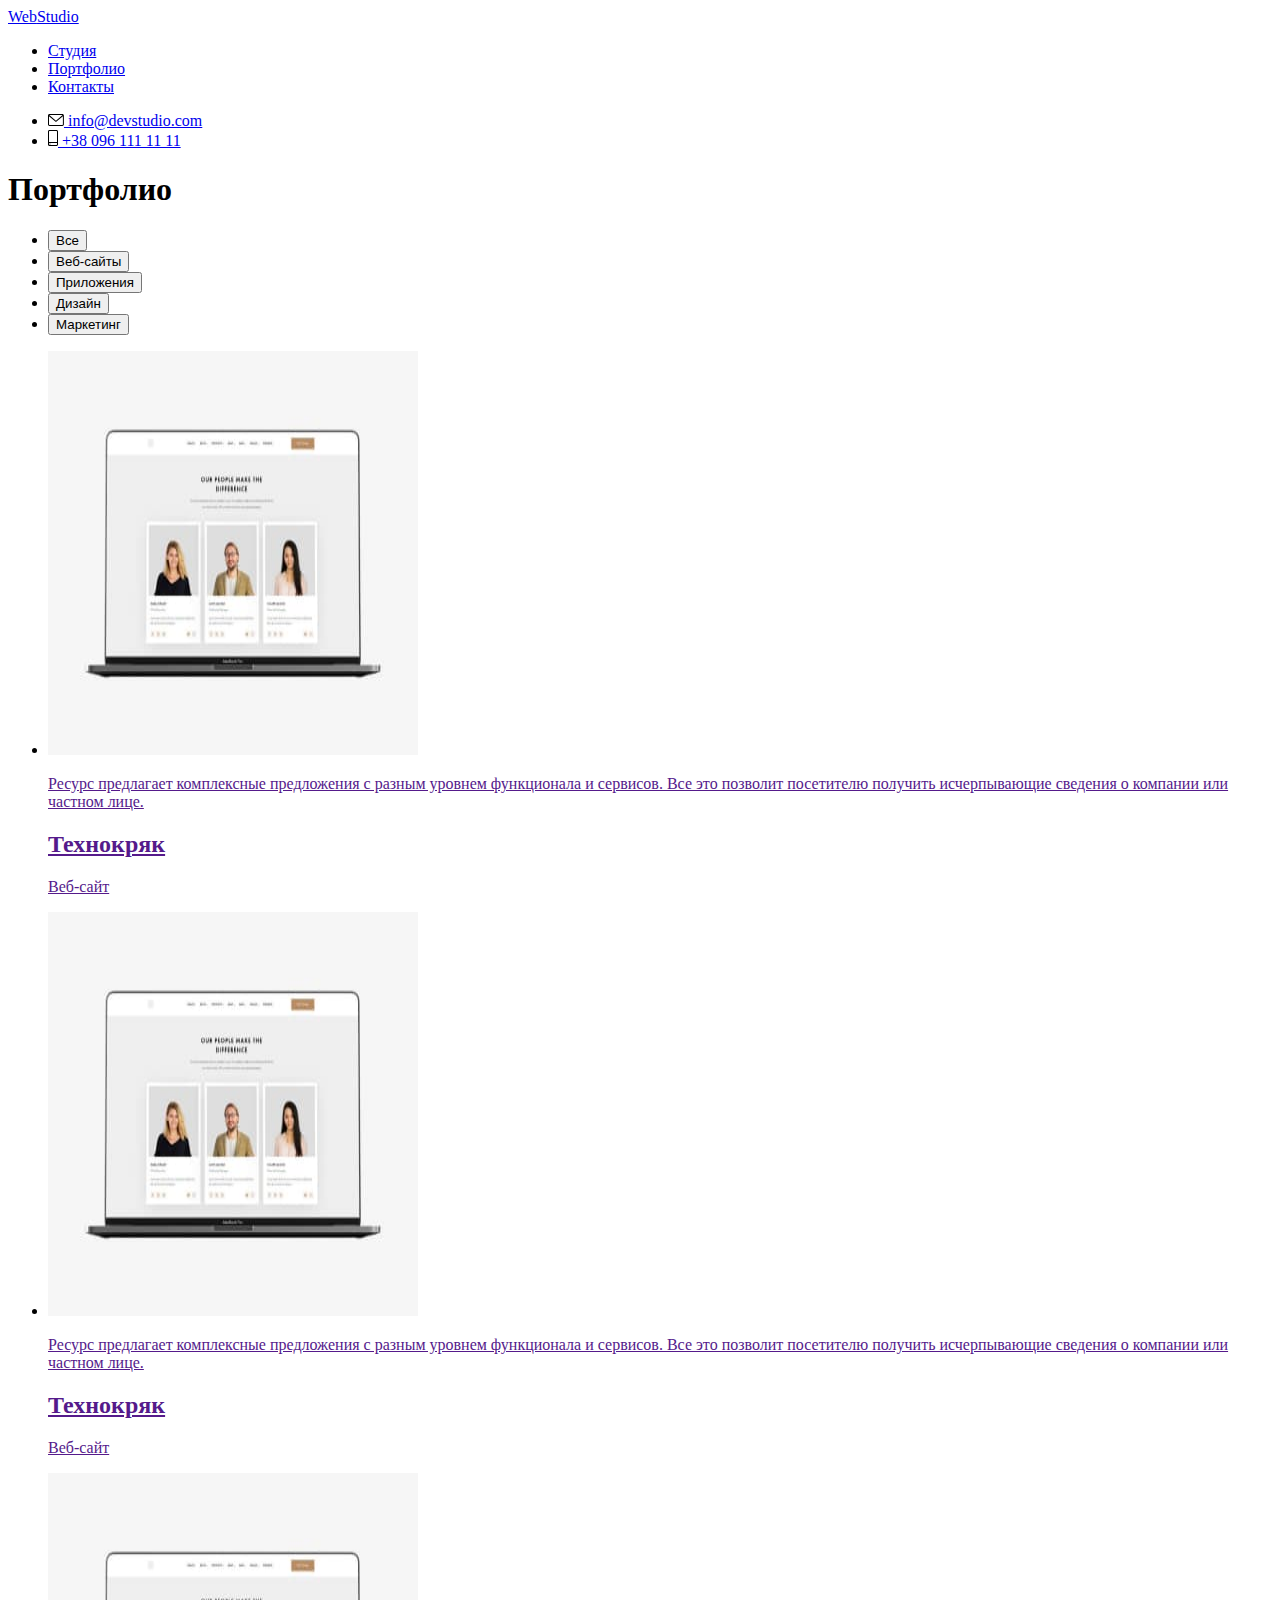
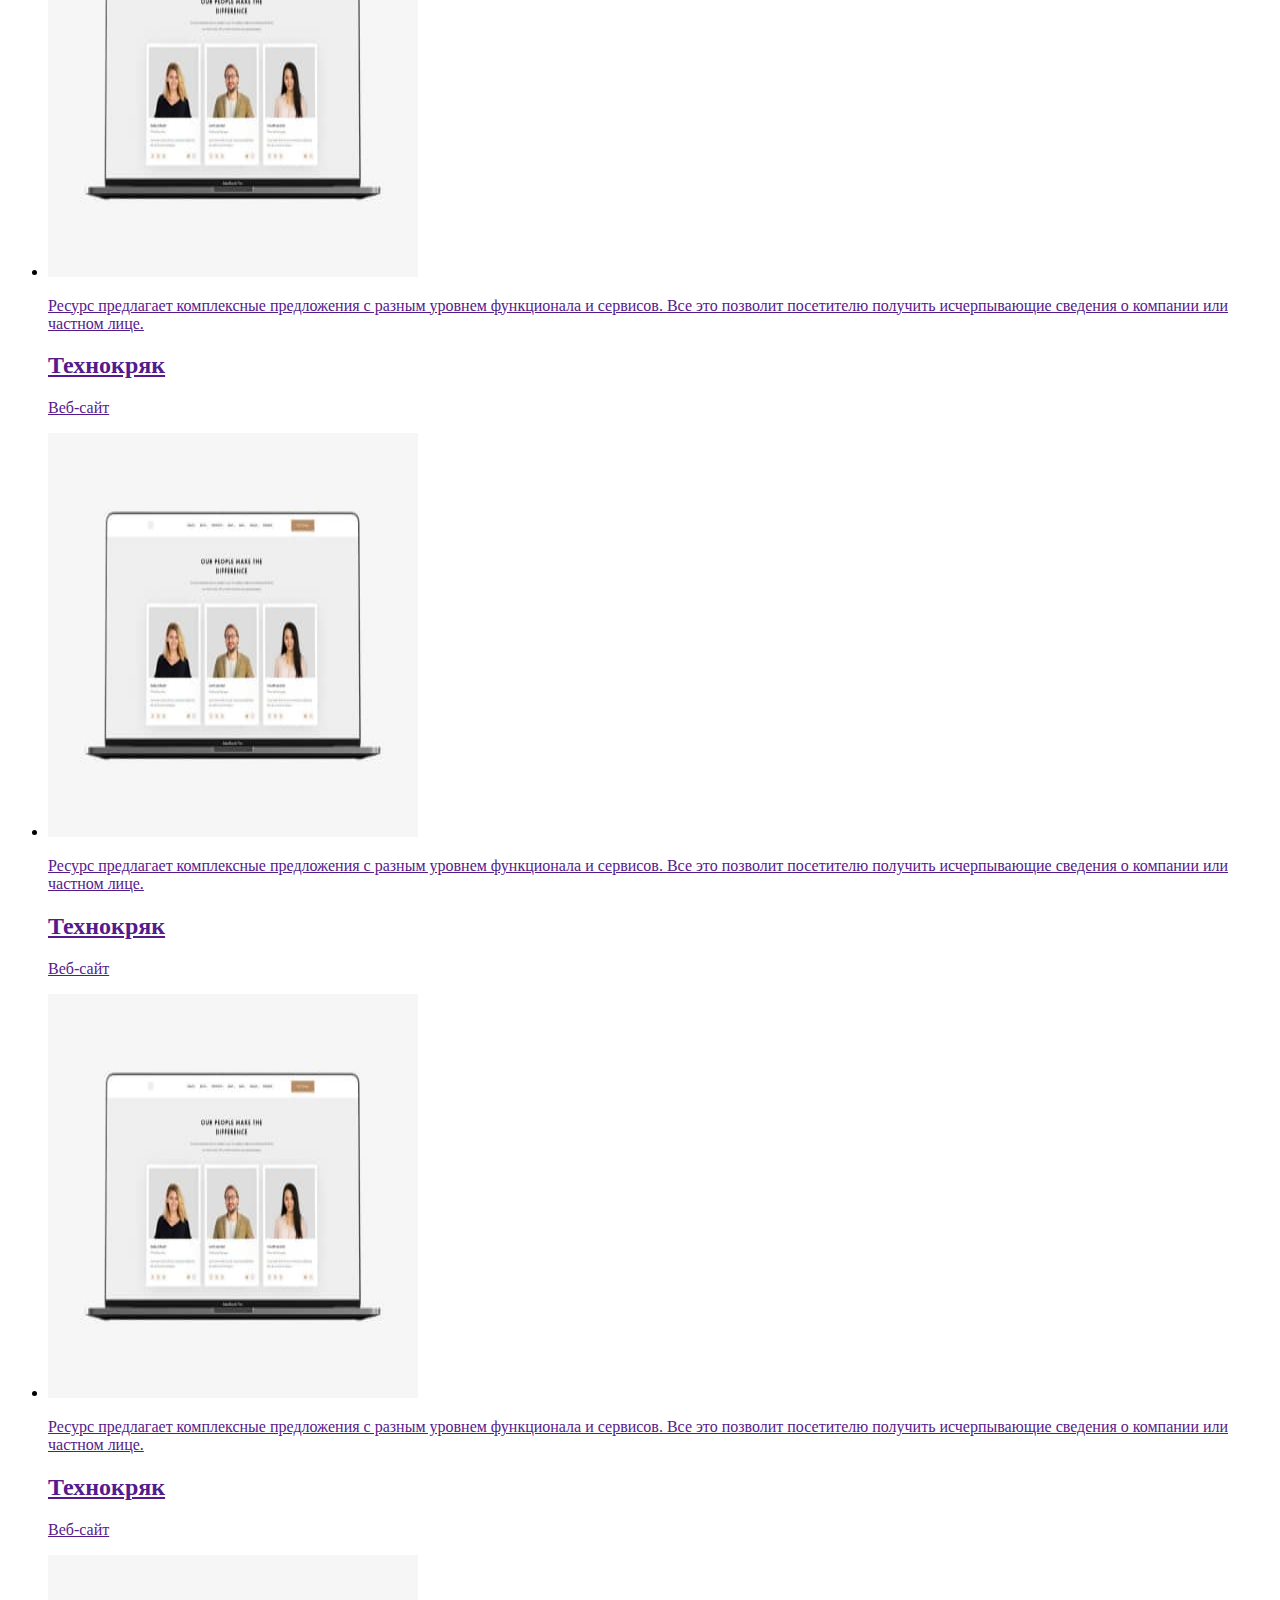
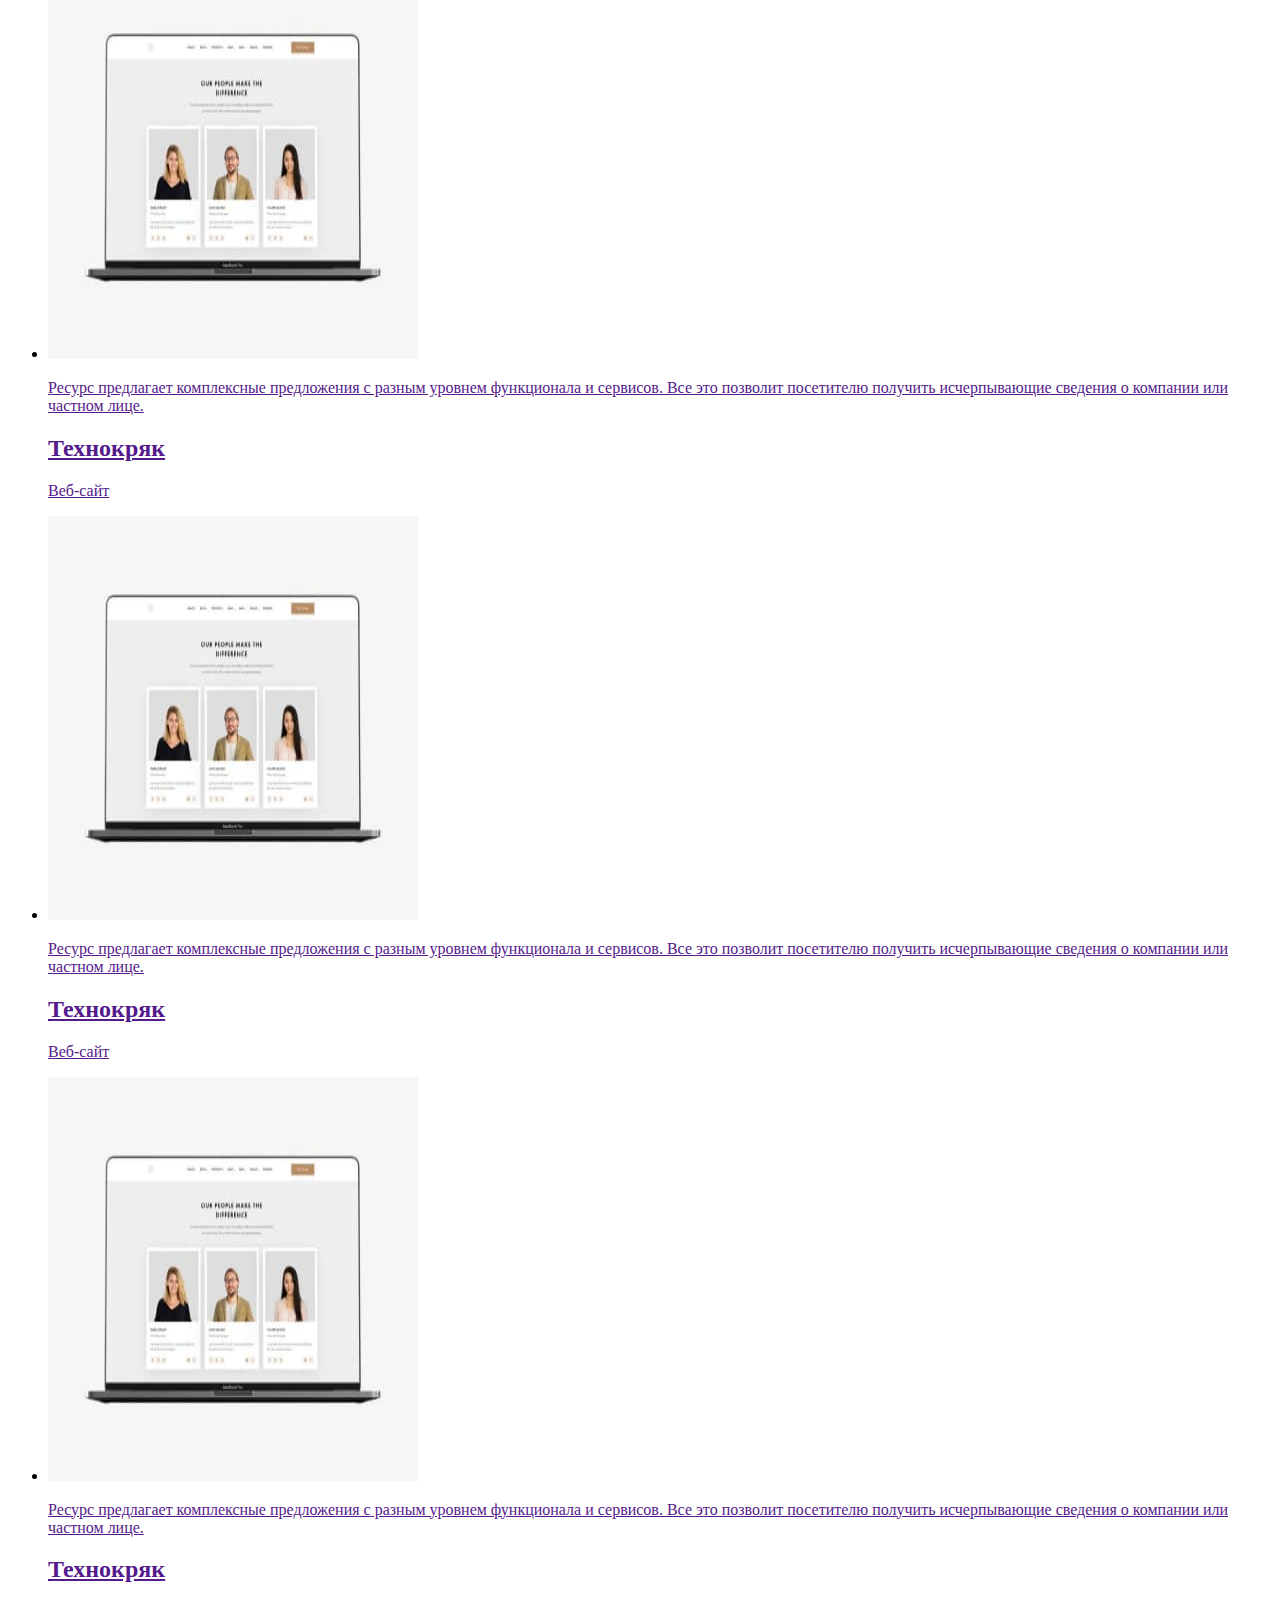
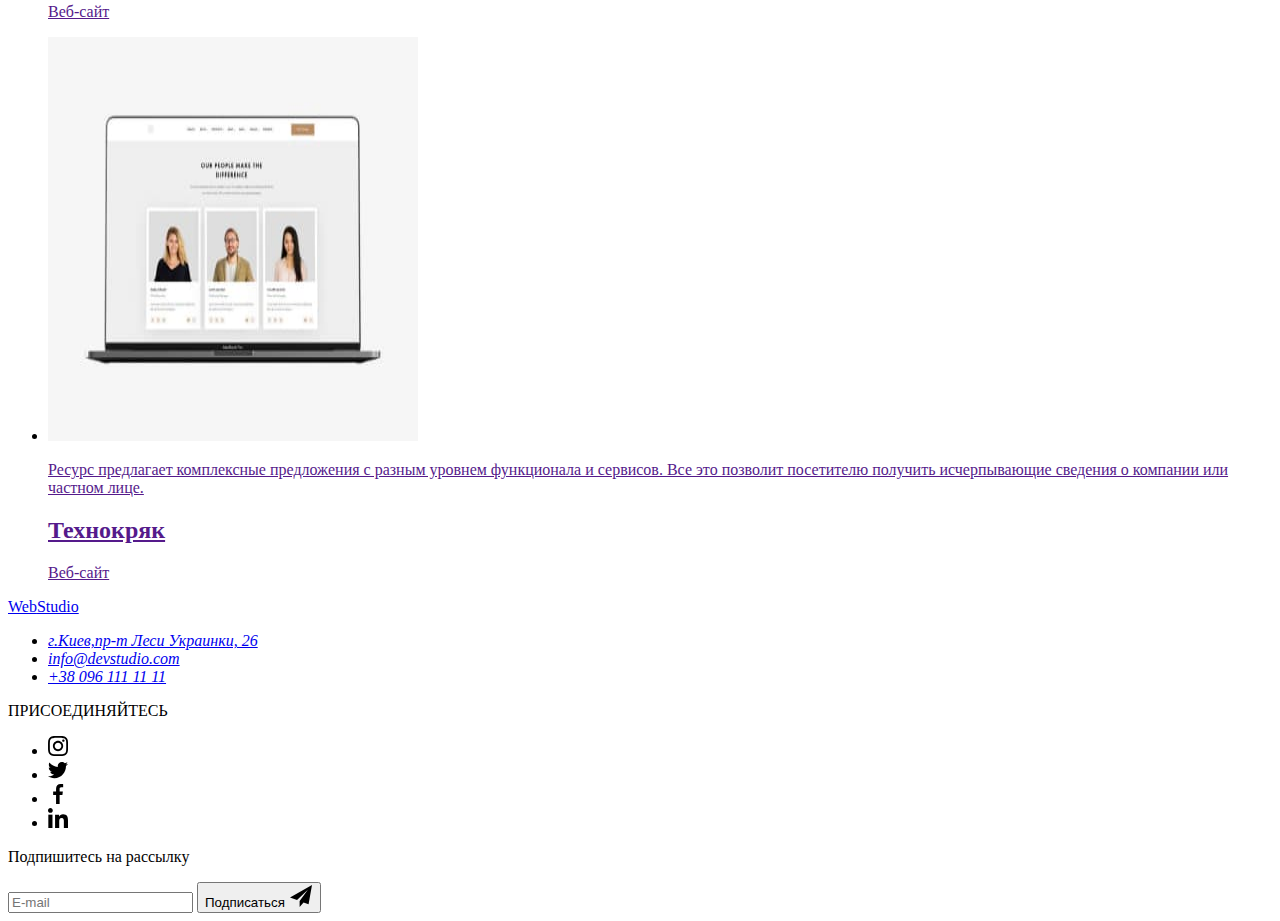
==== commit 514e44db: "add sass portfolio" ====
--- a/portfolio.html
+++ b/portfolio.html
@@ -70,21 +70,21 @@
         <div class="container">
           <h1 class="visually-hidden">Портфолио</h1>
           <ul class="portfolio-filter-list list">
-            <li class="portfolio-list-btn">
+            <li class="portfolio-filter-list-btn">
               <button type="button" class="filter-btn active-filter-btn">
                 Все
               </button>
             </li>
-            <li class="portfolio-list-btn">
+            <li class="portfolio-filter-list-btn">
               <button type="button" class="filter-btn">Веб-сайты</button>
             </li>
-            <li class="portfolio-list-btn">
+            <li class="portfolio-filter-list-btn">
               <button type="button" class="filter-btn">Приложения</button>
             </li>
-            <li class="portfolio-list-btn">
+            <li class="portfolio-filter-list-btn">
               <button type="button" class="filter-btn">Дизайн</button>
             </li>
-            <li class="portfolio-list-btn">
+            <li class="portfolio-filter-list-btn">
               <button type="button" class="filter-btn">Маркетинг</button>
             </li>
           </ul>
--- a/css/styles.css
+++ b/css/styles.css
@@ -1,14 +1,6 @@
-html {
-  box-sizing: border-box;
-}
-
-*,
-*::before,
-*::after {
-  box-sizing: inherit;
-}
-
-:root {
+
+/* Variabless */
+/* :root {
   --main-text-color: #212121;
   --text-color: #757575;
   --accent-text-color: #2196f3;
@@ -21,8 +13,18 @@
   --border-color: #eeeeee;
   --social-icon-color: #afb1b8;
   --social-bg-lighte-color: #fff;
-}
-
+} */
+
+/* COMMON */
+/* html {
+  box-sizing: border-box;
+}
+
+*,
+*::before,
+*::after {
+  box-sizing: inherit;
+}
 body {
   margin: 0;
   color: var(--main-text-color);
@@ -56,9 +58,9 @@
 
 .link {
   text-decoration: none;
-}
-
-.container {
+} */
+
+/* .container {
   width: 1200px;
   padding-left: 15px;
   padding-right: 15px;
@@ -69,19 +71,22 @@
 .section {
   padding-top: 94px;
   padding-bottom: 94px;
-}
+} */
 
 /* section header */
-.header {
+
+/* HEADER */
+/* .header {
   border-bottom: 1px solid #ececec;
 }
 
 .header-container {
   display: flex;
   align-items: center;
-}
-
-.navigation {
+} */
+
+/* Navigation */
+/* .navigation {
   display: flex;
 }
 
@@ -95,30 +100,6 @@
   padding-bottom: 32px;
 }
 
-.logo {
-  font-family: Raleway, sans-serif;
-  font-weight: 700;
-  font-size: 26px;
-  line-height: 1.19;
-  text-decoration: none;
-  letter-spacing: 0.03em;
-  margin-right: 92px;
-  padding-top: 24px;
-  padding-bottom: 24px;
-}
-
-.logo-accent {
-  color: var(--accent-text-color);
-  transition: color 250ms cubic-bezier(0.4, 0, 0.2, 1);
-}
-
-.logo-accent:hover {
-  color: var(--accent-hover-color);
-}
-
-.logo-black-color {
-  color: #000000;
-}
 
 .navigation-link {
   font-weight: 500;
@@ -127,11 +108,6 @@
   letter-spacing: 0.02em;
   color: var(--main-text-color);
   transition: color 250ms cubic-bezier(0.4, 0, 0.2, 1);
-}
-
-.active {
-  color: var(--accent-text-color);
-
 }
 
 .navigation-link:hover {
@@ -165,9 +141,44 @@
   background-color: var(--accent-hover-color);
   border-radius: 2px;
   transform: translateY(1px);
-}
-
-.contacts-list {
+} */
+
+/* LOGO */
+
+
+/* .logo {
+  font-family: Raleway, sans-serif;
+  font-weight: 700;
+  font-size: 26px;
+  line-height: 1.19;
+  text-decoration: none;
+  letter-spacing: 0.03em;
+  margin-right: 92px;
+  padding-top: 24px;
+  padding-bottom: 24px;
+}
+
+.logo-accent {
+  color: var(--accent-text-color);
+  transition: color 250ms cubic-bezier(0.4, 0, 0.2, 1);
+}
+
+.logo-accent:hover {
+  color: var(--accent-hover-color);
+}
+
+.logo-black-color {
+  color: #000000;
+} */
+
+
+/* COMPONTNTS */
+/* .active {
+  color: var(--accent-text-color);
+
+} */
+/* Contacts */
+/* .contacts-list {
   display: flex;
   align-items: center;
   margin-left: auto;
@@ -229,10 +240,10 @@
 .contact-telephon-link:hover,
 :focus {
   color: var(--accent-text-color);
-}
+} */
 
 /* hero section */
-.hero {
+/* .hero {
   max-width: 1600px;
   margin-top: 0;
   margin-left: auto;
@@ -255,9 +266,11 @@
   color: var(--white-text-color);
   min-width: 696px;
   margin-bottom: 30px;
-}
-
-.modal-button {
+} */
+
+/* Components */
+
+/* .modal-button {
   min-width: 200px;
   padding: 10px 32px;
   font-weight: 700;
@@ -279,11 +292,11 @@
 
 .modal-button:hover {
   background-color: var(--accent-hover-color);
-}
+} */
 
 /* description section */
 
-.description-second-title {
+/* .description-second-title {
   font-weight: 700;
   font-size: 14px;
   line-height: 1.1;
@@ -328,11 +341,11 @@
 
 .description-list-item:not(:last-child) {
   margin-right: 30px;
-}
+} */
 
 /* SECTION ABOUT */
 
-.about {
+/* .about {
   padding-top: 0;
 }
 
@@ -385,10 +398,10 @@
   text-transform: uppercase;
   color: var(--white-text-color);
   background: rgba(47, 48, 58, 0.8);
-}
+} */
 
 /* team members */
-.team-list {
+/* .team-list {
   display: flex;
   flex-wrap: wrap;
   margin-left: -30px;
@@ -435,9 +448,12 @@
 
 .team {
   background-color: var(--secondary-bg-color);
-}
-
-.social-icon-in-card {
+} */
+
+
+
+/* COMPONENTS-SOCIAL */
+/* .social-icon-in-card {
   display: flex;
   width: 206px;
   margin: 0 auto;
@@ -464,10 +480,10 @@
 .social-icon-link:focus {
   color: var(--white-text-color);
   background-color: var(--accent-hover-color);
-}
+} */
 
 /* our clients section */
-.clients-list {
+/* .clients-list {
   display: flex;
   justify-content: space-between;
 }
@@ -498,10 +514,10 @@
 
 .client-icon-item:not(:last-child) {
   margin-right: 30px;
-}
+} */
 
 /* footer */
-.footer {
+/* .footer {
   padding: 60px 0;
   background-color: var(--bg-grey-color);
 
@@ -662,11 +678,12 @@
 .footer-social-icon-link:focus {
 
   background-color: var(--accent-hover-color)
-}
+} */
 
 /* END FOOTER */
 /* MODAL window */
-.backdrop {
+/* BACKDROP */
+/* .backdrop {
   position: fixed;
   top: 0;
   left: 0;
@@ -842,9 +859,6 @@
   margin-right: 8px;
 }
 
-.contact-form-checkbox-wrapper {
-  
-}
 
 .contact-form-btn {
   min-width: 200px;
@@ -875,10 +889,11 @@
 
 .contact-checkbox-agreement {
   color: var(--accent-text-color);
-}
+} */
 
 /* Footer-contact-form */
-.footer-form-container {
+
+/* .footer-form-container {
   display: flex;
   margin-left: 93px;
   width: 570px;
@@ -947,11 +962,14 @@
 .footer-btn-icon {
   margin-left: 10px;
   fill: currentColor;
-}
+} */
 
 /* PORTFOLIO */
 /* filter */
-.filter-list-container {
+
+
+
+/* .filter-list-container {
   display: flex;
   justify-content: center;
   margin-right: auto;
@@ -959,7 +977,7 @@
   margin-bottom: 50px;
 }
 
-.portfolio-list-btn {
+.portfolio-filter-list-btn {
   font-size: 16px;
   line-height: 1.6;
   letter-spacing: 0.03em;
@@ -970,6 +988,11 @@
   font-weight: 500;
   font-size: 16px;
   line-height: 1.6px;
+    display: flex;
+    display: block;
+    justify-content: center;
+    margin-top: 0;
+    padding-left: 0;
 }
 
 .filter-btn {
@@ -987,7 +1010,7 @@
   transition: color 250ms cubic-bezier(0.4, 0, 0.2, 1), background-color 250ms cubic-bezier(0.4, 0, 0.2, 1), box-shadow 250ms cubic-bezier(0.4, 0, 0.2, 1), border-radius 250ms cubic-bezier(0.4, 0, 0.2, 1);
 }
 
-.portfolio-list-btn:not(:last-child) {
+.portfolio-filter-list-btn:not(:last-child) {
   margin-right: 8px;
 }
 
@@ -1012,17 +1035,14 @@
   margin-right: auto;
   margin-left: auto;
   margin-bottom: 50px;
-}
-
-.portfolio-list-btn {
-  display: flex;
-  display: block;
-  justify-content: center;
-  margin-top: 0;
-  padding-left: 0;
-}
-
-.menu-portfolio {
+} */
+
+
+
+
+/* PORTFOLIO-LIST */
+
+/* .menu-portfolio {
   padding-top: 94px;
   padding-bottom: 94px;
 }
@@ -1040,12 +1060,70 @@
   transition: box-shadow 250ms cubic-bezier(0.4, 0, 0.2, 1);
 }
 
-.portfolio-overlay {
+
+
+.portfolio-link-img:hover {
+  box-shadow: 0px 1px 1px rgba(0, 0, 0, 0.12),
+    0px 4px 4px rgba(0, 0, 0, 0.06),
+    1px 4px 6px rgba(0, 0, 0, 0.16);
+}
+
+.portfolio-link-img:focus {
+  box-shadow: 0px 1px 1px rgba(0, 0, 0, 0.12),
+    0px 4px 4px rgba(0, 0, 0, 0.06),
+    1px 4px 6px rgba(0, 0, 0, 0.16);
+}
+
+.portfolio-list-title {
+  font-weight: bold;
+  font-size: 18px;
+  line-height: 2;
+  letter-spacing: 0.06em;
+  color: var(--main-text-color);
+  background-color: #ffffff;
+  display: flex;
+  flex-wrap: wrap;
+  margin-bottom: 4px;
+}
+
+.portfolio-list-text {
+  font-size: 16px;
+  line-height: 1.9;
+  letter-spacing: 0.03em;
+  color: var(--text-color);
+  background-color: #ffffff;
+}
+
+.portfolio-list-container {
+  border-left: 1px solid var(--border-color);
+  border-bottom: 1px solid var(--border-color);
+  border-right: 1px solid var(--border-color);
+  padding: 20px 24px;
+
+}
+
+.portfolio-list {
+  display: flex;
+  flex-wrap: wrap;
+}
+
+.portfolio-list-item:not(:nth-child(3n)) {
+  margin-right: 30px;
+  background-color: white;
+  padding: 0;
+}
+
+.portfolio-list-item:nth-last-child(-n + 3) {
+  margin-bottom: 0px;
+} */
+/* .portfolio-overlay {
   position: relative;
   overflow: hidden;
 }
 
-.overlay {
+
+/* PORTFOLIO-OVERLAY */
+/* .overlay {
 
   position: absolute;
   top: 0;
@@ -1069,64 +1147,9 @@
 .portfolio-link-img:focus .overlay {
   transform: translate(0%);
 
-}
-
-.portfolio-link-img:hover {
-  box-shadow: 0px 1px 1px rgba(0, 0, 0, 0.12),
-    0px 4px 4px rgba(0, 0, 0, 0.06),
-    1px 4px 6px rgba(0, 0, 0, 0.16);
-}
-
-.portfolio-link-img:focus {
-  box-shadow: 0px 1px 1px rgba(0, 0, 0, 0.12),
-    0px 4px 4px rgba(0, 0, 0, 0.06),
-    1px 4px 6px rgba(0, 0, 0, 0.16);
-}
-
-.portfolio-list-title {
-  font-weight: bold;
-  font-size: 18px;
-  line-height: 2;
-  letter-spacing: 0.06em;
-  color: var(--main-text-color);
-  background-color: #ffffff;
-  display: flex;
-  flex-wrap: wrap;
-  margin-bottom: 4px;
-}
-
-.portfolio-list-text {
-  font-size: 16px;
-  line-height: 1.9;
-  letter-spacing: 0.03em;
-  color: var(--text-color);
-  background-color: #ffffff;
-}
-
-.portfolio-list-container {
-  border-left: 1px solid var(--border-color);
-  border-bottom: 1px solid var(--border-color);
-  border-right: 1px solid var(--border-color);
-  padding: 20px 24px;
-
-}
-
-.portfolio-list {
-  display: flex;
-  flex-wrap: wrap;
-}
-
-.portfolio-list-item:not(:nth-child(3n)) {
-  margin-right: 30px;
-  background-color: white;
-  padding: 0;
-}
-
-.portfolio-list-item:nth-last-child(-n + 3) {
-  margin-bottom: 0px;
-}
-
-.visually-hidden {
+} */ 
+/* UTILS _variables */
+/* .visually-hidden {
   position: absolute;
   width: 1px;
   height: 1px;
@@ -1135,4 +1158,4 @@
   overflow: hidden;
   border: 0;
   clip: rect(0 0 0 0);
-}+} */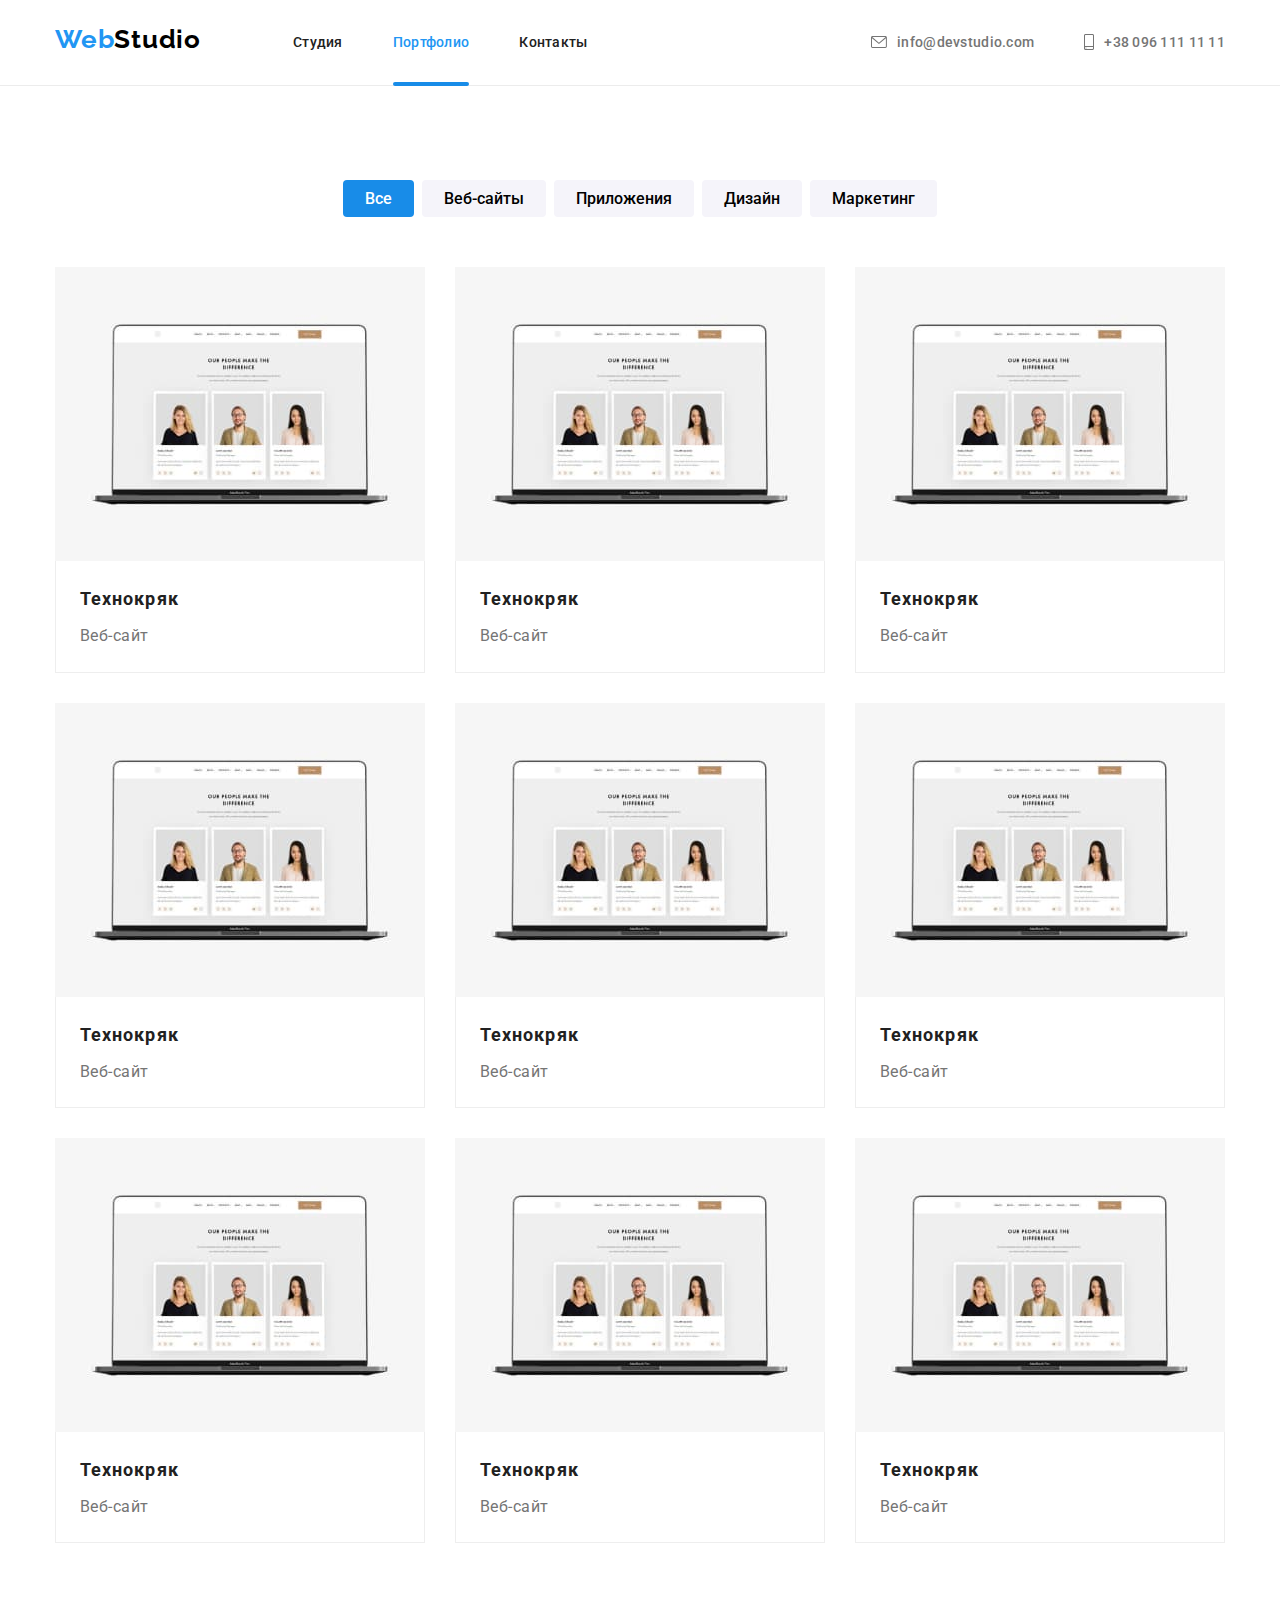
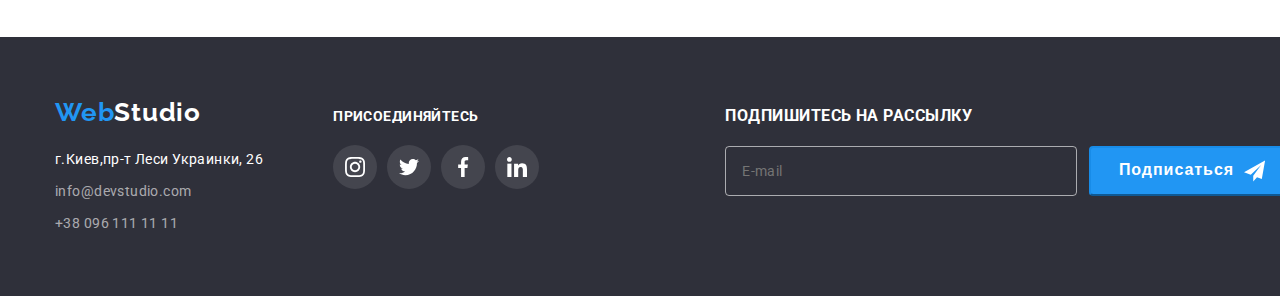
==== commit 7a59d02b: "замінила лінк в портфоліо" ====
--- a/portfolio.html
+++ b/portfolio.html
@@ -18,7 +18,7 @@
       crossorigin="anonymous"
       referrerpolicy="no-referrer"
     />
-    <link rel="stylesheet" href="./css/styles.css" />
+    <link rel="stylesheet" href="./css/main.min.css" />
   </head>
 
   <body>
--- a/css/main.min.css
+++ b/css/main.min.css
@@ -0,0 +1,2 @@
+:root{--main-text-color: #212121;--text-color: #757575;--accent-text-color: #2196f3;--accent-hover-color: #188ce8;--white-text-color: #ffffff;--button-bg-grey-color: #f5f4fa;--main-bg-color: #fffffff;--secondary-bg-color: #f5f4fa;--bg-grey-color: #2f303a;--border-color: #eeeeee;--social-icon-color: #afb1b8;--social-bg-lighte-color: #fff}.visually-hidden{position:absolute;width:1px;height:1px;margin:-1px;padding:0;overflow:hidden;border:0;clip:rect(0 0 0 0)}html{box-sizing:border-box}*,*::before,*::after{box-sizing:inherit}body{margin:0;color:var(--main-text-color);font-family:Roboto, sans-serif}h1,h2,h3,p{margin-top:0;margin-bottom:0}ul,ol{margin-top:0;margin-bottom:0;padding-left:0}img{display:block;max-width:100%;height:auto}.list{list-style:none}.link{text-decoration:none}.container{width:1200px;padding-left:15px;padding-right:15px;margin-left:auto;margin-right:auto}.section{padding-top:94px;padding-bottom:94px}.header{border-bottom:1px solid #ececec}.header-container{display:flex;align-items:center}.navigation{display:flex}.navigation-list{display:flex;align-items:center}.navigation-link{padding-top:32px;padding-bottom:32px}.navigation-link{font-weight:500;font-size:14px;line-height:1.4;letter-spacing:0.02em;color:var(--main-text-color);transition:color 250ms cubic-bezier(0.4, 0, 0.2, 1)}.navigation-link:hover{color:var(--accent-text-color)}.navigation-link:focus{color:var(--accent-text-color)}.navigation-list-item:not(:last-child){margin-right:50px}.navigation-list-item{display:block;position:relative;padding-top:32px;padding-bottom:32px}.navigation-link.active::after{content:"";display:block;position:absolute;bottom:0;left:0;width:100%;height:4px;background-color:var(--accent-hover-color);border-radius:2px;transform:translateY(1px)}.logo{font-family:Raleway, sans-serif;font-weight:700;font-size:26px;line-height:1.19;text-decoration:none;letter-spacing:0.03em;margin-right:92px;padding-top:24px;padding-bottom:24px}.logo-accent{color:var(--accent-text-color);transition:color 250ms cubic-bezier(0.4, 0, 0.2, 1)}.logo-accent:hover{color:var(--accent-hover-color)}.logo-black-color{color:#000000}.contacts-list{display:flex;align-items:center;margin-left:auto}.contact-mail{display:flex;align-items:center;margin-right:50px}.contact-telephon{display:flex;display:block;box-sizing:border-box;align-items:center}.contact-telephon-link{display:flex;justify-content:center;align-items:center;font-weight:500;font-size:14px;line-height:1.4;letter-spacing:0.02em;color:var(--text-color);padding-top:32px;padding-bottom:32px;transition:color 250ms cubic-bezier(0.4, 0, 0.2, 1)}.contact-mail-link{display:flex;justify-content:center;align-items:center;font-weight:500;font-size:14px;line-height:1.4;letter-spacing:0.02em;color:var(--text-color);padding-top:32px;padding-bottom:32px;transition:color 250ms cubic-bezier(0.4, 0, 0.2, 1)}.mail-icon{margin-right:10px;fill:currentColor}.contact-mail-link:hover,:focus{color:var(--accent-text-color)}.contact-telephon-link:hover,:focus{color:var(--accent-text-color)}.modal-button{min-width:200px;padding:10px 32px;font-weight:700;font-size:16px;line-height:1.9;align-items:center;text-align:center;letter-spacing:0.06em;color:var(--white-text-color);background-color:var(--accent-text-color);cursor:pointer;border-radius:4px;border-color:var(--accent-hover-color);display:flex;margin-left:auto;margin-right:auto;transition:background-color 250ms cubic-bezier(0.4, 0, 0.2, 1)}.modal-button:hover{background-color:var(--accent-hover-color)}.active{color:var(--accent-text-color)}.hero{max-width:1600px;margin-top:0;margin-left:auto;margin-right:auto;padding:200px 0;background-image:linear-gradient(rgba(47,48,58,0.4), rgba(47,48,58,0.4)),url("../images/Img5.jpg");background-size:cover;background-color:#c4c4c4}.main-title{font-weight:900;font-size:44px;line-height:1.4;text-align:center;letter-spacing:0.06em;text-transform:uppercase;color:var(--white-text-color);min-width:696px;margin-bottom:30px}.description-second-title{font-weight:700;font-size:14px;line-height:1.1;letter-spacing:0.03em;text-transform:uppercase;color:var(--main-text-color);margin-bottom:10px}.description-image{display:block;display:flex;justify-content:center;align-items:center;width:270px;height:120px;background-color:var(--secondary-bg-color);border-radius:4px;margin-bottom:30px}.description-text{font-size:14px;line-height:1.7;letter-spacing:0.03em;color:var(--text-color)}.description-list{display:flex}.description-list-item{flex-basis:calc((100% - 120px) / 4)}.description-list-item:last-child{margin-right:0px}.description-list-item:not(:last-child){margin-right:30px}.about{padding-top:0}.about-title,.team-title,.our-clients-title{font-weight:700;font-size:36px;line-height:1.2;text-align:center;letter-spacing:0.03em;color:var(--main-text-color);margin-bottom:50px}.about-list{display:flex;justify-content:space-between;cursor:pointer}.about-img{display:block;max-width:100%;height:auto}.about-list-photo:not(:last-child){margin-right:30px}.about-list-photo{position:relative}.about-overlay{position:absolute;display:flex;justify-content:center;align-items:center;width:100%;height:70px;bottom:0;font-style:normal;font-weight:700;line-height:1.14;text-align:center;letter-spacing:0.03em;text-transform:uppercase;color:var(--white-text-color);background:rgba(47,48,58,0.8)}.team-list{display:flex;flex-wrap:wrap;margin-left:-30px;margin-top:-30px;padding:0}.team-member-photo{flex-basis:calc((100% - 120px) / 4);margin-left:30px;margin-top:30px;background-color:white;box-shadow:0px 1px 3px rgba(0,0,0,0.12),0px 1px 1px rgba(0,0,0,0.14),0px 2px 1px rgba(0,0,0,0.2);border-radius:0px 0px 4px 4px}.team-teatle{margin-bottom:50px}.team-member-name{font-weight:500;font-size:16px;line-height:1.2;letter-spacing:0.03em;text-align:center;color:var(--main-text-color);margin-bottom:10px}.team-member-profesion{font-size:16px;line-height:1.2;letter-spacing:0.03em;text-align:center;color:var(--text-color);margin-bottom:16px}.team-under-photo-content{padding:30px 32px}.team{background-color:var(--secondary-bg-color)}.social-icon-in-card{display:flex;width:206px;margin:0 auto;justify-content:space-between}.social-icon-link{display:flex;justify-content:center;align-items:center;width:44px;height:44px;background-color:var(--white-text-color);border-radius:50%;color:var(--social-icon-color);transition:color 250ms cubic-bezier(0.4, 0, 0.2, 1),background-color 250ms cubic-bezier(0.4, 0, 0.2, 1)}.social-icon{fill:currentColor}.social-icon-link:hover,.social-icon-link:focus{color:var(--white-text-color);background-color:var(--accent-hover-color)}.clients-list{display:flex;justify-content:space-between}.client-icon-link{display:flex;justify-content:center;align-items:center;width:170px;height:92px;align-items:center;color:var(--social-icon-color);border:1px solid var(--social-icon-color);border-radius:4px;transition:color 250ms cubic-bezier(0.4, 0, 0.2, 1),border 250ms cubic-bezier(0.4, 0, 0.2, 1)}.client-icon{fill:currentColor}.client-icon-link:hover,.client-icon-link:focus{color:var(--accent-hover-color);border:1px solid var(--accent-hover-color)}.client-icon-item:not(:last-child){margin-right:30px}.footer{padding:60px 0;background-color:var(--bg-grey-color)}.footer-container{display:flex;align-items:baseline;padding:0 15px;margin:0 auto}.address{font-size:14px;line-height:1.7;letter-spacing:0.03em;color:var(--white-text-color);font-style:normal;min-width:230px;transition:color 250ms cubic-bezier(0.4, 0, 0.2, 1)}.address-link{display:inline-block;margin-bottom:8px}.mail{font-style:normal;font-size:14px;line-height:1.7;letter-spacing:0.03em;color:rgba(255,255,255,0.6);margin-bottom:8px;transition:color 250ms cubic-bezier(0.4, 0, 0.2, 1)}.footer-contact-mail-link{font-family:Roboto;font-style:normal;font-size:14px;line-height:1.7;letter-spacing:0.03em;color:rgba(255,255,255,0.6);margin-bottom:8px;transition:color 250ms cubic-bezier(0.4, 0, 0.2, 1)}.phone-number{font-style:normal;font-size:14px;line-height:1.7;letter-spacing:0.03em;color:rgba(255,255,255,0.6);margin-bottom:8px}.phone-number{margin-bottom:0px;transition:color 250ms cubic-bezier(0.4, 0, 0.2, 1)}.address-list{display:block}.address-list,.mail{align-content:space-around}a.logo.link{display:block}.logo-footer{font-family:Raleway, sans-serif;font-weight:700;font-size:26px;line-height:1.19;text-decoration:none;letter-spacing:0.03em;display:block;margin-bottom:20px}.logo-white-color{color:var(--white-text-color)}.address:hover{color:var(--accent-hover-color)}.mail:hover{color:var(--accent-hover-color)}.phone-number:hover{color:var(--accent-hover-color)}.address:focus{color:var(--accent-hover-color)}.footer-contact-mail-link:hover,.footer-contact-mail-link:focus{color:var(--accent-hover-color)}.mail:focus{color:var(--accent-hover-color)}.phone-number:focus{color:var(--accent-hover-color)}.footer-social{margin-left:70px}.footer-social-title{font-weight:700;font-size:14px;line-height:1.14;letter-spacing:0.03em;text-transform:uppercase;color:var(--white-text-color);margin-bottom:20px}.footer-social-icon-link{display:flex;justify-content:center;align-items:center;width:44px;height:44px;background-color:rgba(255,255,255,0.1);border-radius:50%;transition:background-color 250ms cubic-bezier(0.4, 0, 0.2, 1)}.footer-social-icon{color:var(--white-text-color)}.footer-social-icon-link{fill:currentColor}.footer-social-icon-link:hover,.footer-social-icon-link:focus{background-color:var(--accent-hover-color)}.footer-form-container{display:flex;margin-left:93px;width:570px;height:78px}.footer-form-title{display:block;margin-left:93px;margin-bottom:20px;font-family:'Roboto';font-style:normal;font-weight:700;line-height:1.14;letter-spacing:0.03em;text-transform:uppercase;color:var(--white-text-color)}.footer-contact-form-input{width:358px;height:50px;padding:15px 16px;margin-right:12px;font-family:inherit;font-weight:400;font-size:14px;line-height:1.25;letter-spacing:0.03em;color:var(--text-color);border:1px solid rgba(255,255,255,0.6);border-radius:4px;background-color:transparent;transition:border 250ms cubic-bezier(0.4, 0, 0.2, 1);cursor:pointer}.footer-btn-submit{min-width:200px;height:50px;padding:10px 28px;font-weight:700;font-size:16px;line-height:1.9;justify-content:center;align-items:center;letter-spacing:0.06em;color:var(--white-text-color);background-color:var(--accent-text-color);cursor:pointer;border-radius:4px;border-color:var(--accent-hover-color);outline:none;display:flex;margin-left:auto;margin-right:auto;transition:box-shadow 250ms cubic-bezier(0.4, 0, 0.2, 1),background-color 250ms cubic-bezier(0.4, 0, 0.2, 1)}.footer-btn-submit:hover,.footer-btn-submit:focus{box-shadow:0px 4px 4px rgba(0,0,0,0.15);background-color:var(--accent-hover-color)}.footer-btn-icon{margin-left:10px;fill:currentColor}.backdrop{position:fixed;top:0;left:0;width:100vw;height:100vh;background-color:rgba(0,0,0,0.2);transition:opacity 250ms linear, visibility 250ms linear}.backdrop.is-hidden{opacity:0;visibility:hidden;pointer-events:none}.modal{position:absolute;top:50%;left:50%;transform:translate(-50%, -50%);width:528px;height:580px;background-color:#fff;padding:40px}.modal-close-btn{position:absolute;top:8px;right:8px;display:flex;justify-content:center;align-items:center;width:30px;height:30px;border-radius:50%;border:1px solid rgba(0,0,0,0.1);background-color:transparent;padding:0;cursor:pointer}.contact-form-field{display:block;margin-bottom:10px}.contact-form-input-wrapper{position:relative;display:block;margin-top:6px}.contact-form-input{width:100%;height:40px;padding-left:42px;border:1px solid rgba(33,33,33,0.2);box-sizing:border-box;border-radius:4px;color:var(--main-text-color);cursor:pointer;transition:border-color 250ms linear}.contact-form-input:focus{outline:none;border-color:var(--accent-hover-color);fill:var(--accent-hover-color)}.contact-form-main-title{font-style:normal;font-weight:700;line-height:1.15;font-size:20px;text-align:center;letter-spacing:0.03em;margin-bottom:12px}.contact-form-title{font-style:normal;font-weight:400;font-size:12px;line-height:1.17;letter-spacing:0.01em;margin-bottom:4px;color:var(--text-color)}.user-name-icon{position:absolute;top:50%;left:12px;transform:translateY(-50%);color:currentColor;transition:border-color 250ms linear}.contact-form-input:focus+.user-name-icon{border-color:var(--accent-hover-color);fill:var(--accent-hover-color)}.contact-form-textarea{display:block;margin-bottom:20px}.contact-form-textarea-text{display:block;margin-bottom:4px;color:var(--text-color)}.contact-form-message{width:100%;height:120px;padding:12px 16px;margin-top:4px;resize:none;border:1px solid rgba(33,33,33,0.2);box-sizing:border-box;border-radius:4px;transition:border-color 250ms linear;cursor:pointer;color:var(--main-text-color)}.contact-form-message:focus{border-color:var(--accent-hover-color);outline:none}.contact-form-checkbox-label{display:flex;align-items:center;justify-content:center;font-style:normal;font-weight:400;font-size:14px;line-height:1.71;cursor:pointer}.contact-form-checkbox:focus+.contact-form-checkbox-label::before{outline:2px solid #000000}.contact-form-checkbox:checked+.contact-form-checkbox-label::before{background-image:url(../images/check.svg);outline:none}.contact-form-checkbox-label::before{display:inline-block;width:16px;height:15px;outline:2px solid #212121;border-radius:3px;content:"";cursor:pointer;margin-right:8px}.contact-form-btn{min-width:200px;padding:10px 32px;font-weight:700;font-size:16px;line-height:1.9;justify-content:center;align-items:center;letter-spacing:0.06em;color:var(--white-text-color);background-color:var(--accent-text-color);cursor:pointer;border-radius:4px;border-color:var(--accent-hover-color);display:flex;margin-top:30px;margin-left:auto;margin-right:auto;transition:box-shadow 250ms cubic-bezier(0.4, 0, 0.2, 1);border:transparent}.contact-form-btn:hover,.contact-form-btn:focus{box-shadow:0px 4px 4px rgba(0,0,0,0.15)}.contact-checkbox-agreement{color:var(--accent-text-color)}.filter-list-container{display:flex;justify-content:center;margin-right:auto;margin-left:auto;margin-bottom:50px}.portfolio-filter-list-btn{font-size:16px;line-height:1.6;letter-spacing:0.03em;color:var(--main-text-color);cursor:pointer;font-family:Roboto;font-style:normal;font-weight:500;font-size:16px;line-height:1.6px;display:flex;display:block;justify-content:center;margin-top:0;padding-left:0}.filter-btn{font-family:Roboto;font-style:normal;font-weight:500;font-size:16px;line-height:1.6;background-color:var(--button-bg-grey-color);border-color:var(--button-bg-grey-color);border-radius:4px;border-width:0;padding:6px 22px;cursor:pointer;transition:color 250ms cubic-bezier(0.4, 0, 0.2, 1),background-color 250ms cubic-bezier(0.4, 0, 0.2, 1),box-shadow 250ms cubic-bezier(0.4, 0, 0.2, 1),border-radius 250ms cubic-bezier(0.4, 0, 0.2, 1)}.portfolio-filter-list-btn:not(:last-child){margin-right:8px}.active-filter-btn{color:var(--white-text-color);background-color:var(--accent-hover-color)}.filter-btn:hover,.filter-btn:focus{color:var(--white-text-color);background-color:var(--accent-hover-color);box-shadow:0px 3px 1px rgba(0,0,0,0.1),0px 1px 2px rgba(0,0,0,0.08),0px 2px 2px rgba(0,0,0,0.12);border-radius:4px}.portfolio-filter-list{display:flex;justify-content:center;margin-right:auto;margin-left:auto;margin-bottom:50px}.menu-portfolio{padding-top:94px;padding-bottom:94px}.portfolio-list-item{display:block;width:370px;margin-bottom:30px}.portfolio-link-img{display:block;position:relative;transition:box-shadow 250ms cubic-bezier(0.4, 0, 0.2, 1)}.portfolio-link-img:hover{box-shadow:0px 1px 1px rgba(0,0,0,0.12),0px 4px 4px rgba(0,0,0,0.06),1px 4px 6px rgba(0,0,0,0.16)}.portfolio-link-img:focus{box-shadow:0px 1px 1px rgba(0,0,0,0.12),0px 4px 4px rgba(0,0,0,0.06),1px 4px 6px rgba(0,0,0,0.16)}.portfolio-list-title{font-weight:bold;font-size:18px;line-height:2;letter-spacing:0.06em;color:var(--main-text-color);background-color:#ffffff;display:flex;flex-wrap:wrap;margin-bottom:4px}.portfolio-list-text{font-size:16px;line-height:1.9;letter-spacing:0.03em;color:var(--text-color);background-color:#ffffff}.portfolio-list-container{border-left:1px solid var(--border-color);border-bottom:1px solid var(--border-color);border-right:1px solid var(--border-color);padding:20px 24px}.portfolio-list{display:flex;flex-wrap:wrap}.portfolio-list-item:not(:nth-child(3n)){margin-right:30px;background-color:white;padding:0}.portfolio-list-item:nth-last-child(-n+3){margin-bottom:0px}.portfolio-overlay{position:relative;overflow:hidden}.overlay{position:absolute;top:0;left:0;width:100%;height:100%;font-family:Roboto;font-style:normal;font-weight:400;line-height:1.6;letter-spacing:0.03em;color:var(--white-text-color);background-color:rgba(33,150,243,0.9);padding:64px 24px;overflow:auto;transform:translateY(100%);transition:transform 250ms cubic-bezier(0.4, 0, 0.2, 1)}.portfolio-link-img:hover .overlay,.portfolio-link-img:focus .overlay{transform:translate(0%)}
+/*# sourceMappingURL=main.min.css.map */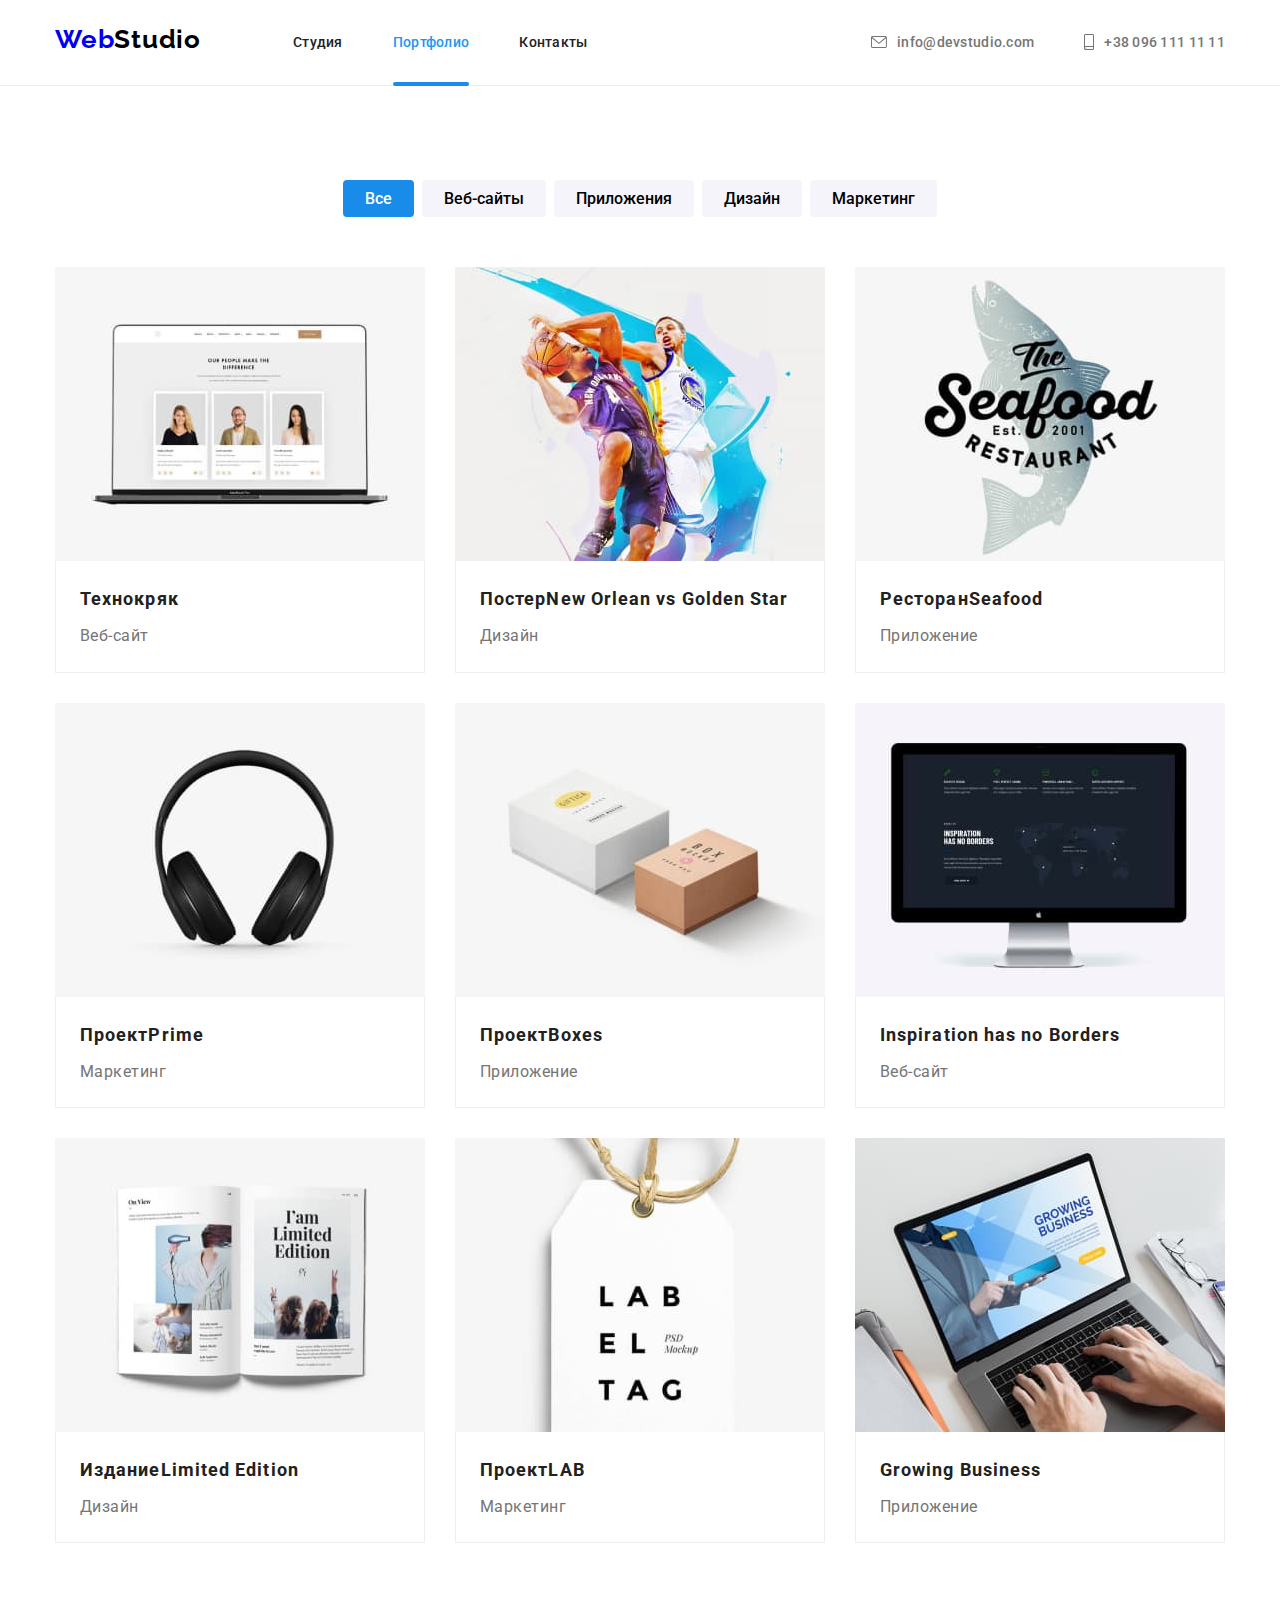
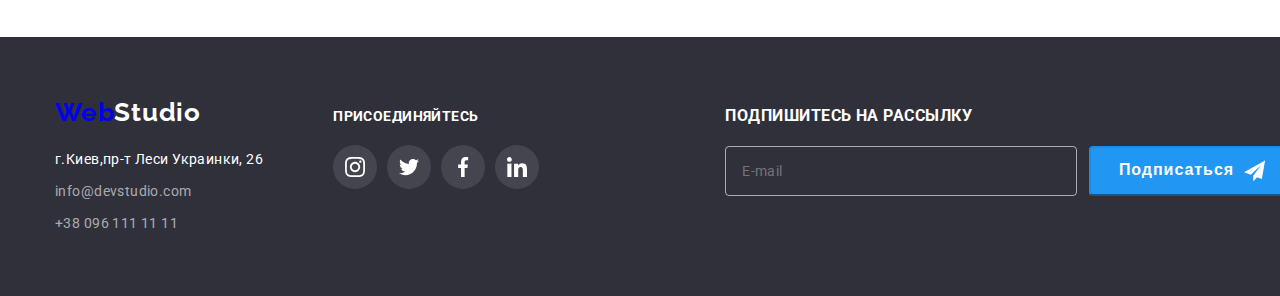
==== commit 2e585e54: "поправки" ====
--- a/portfolio.html
+++ b/portfolio.html
@@ -117,7 +117,7 @@
               <a class="portfolio-link-img link" href="">
                 <div class="portfolio-overlay">
                   <img
-                    src="./images/project1.jpg"
+                    src="./images/project2.jpg"
                     width="370"
                     height="404"
                     alt="Пример постера"
@@ -130,7 +130,105 @@
                   </p>
                 </div>
                 <div class="portfolio-list-container">
-                  <h2 class="portfolio-list-title">Технокряк</h2>
+                  <h2 class="portfolio-list-title">
+                    Постер <span lang="en">New Orlean vs Golden Star</span>
+                  </h2>
+                  <p class="portfolio-list-text">Дизайн</p>
+                </div>
+              </a>
+            </li>
+            <li class="portfolio-list-item">
+              <a class="portfolio-link-img link" href="">
+                <div class="portfolio-overlay">
+                  <img
+                    src="./images/project3.jpg"
+                    width="370"
+                    height="404"
+                    alt="Логотип приложения"
+                    class="portfolio-list-item-img"
+                  />
+                  <p class="overlay">
+                    Ресурс предлагает комплексные предложения с разным уровнем
+                    функционала и сервисов. Все это позволит посетителю получить
+                    исчерпывающие сведения о компании или частном лице.
+                  </p>
+                </div>
+                <div class="portfolio-list-container">
+                  <h2 class="portfolio-list-title">
+                    Ресторан <span lang="en">Seafood</span>
+                  </h2>
+                  <p class="portfolio-list-text">Приложение</p>
+                </div>
+              </a>
+            </li>
+            <li class="portfolio-list-item">
+              <a class="portfolio-link-img link" href="">
+                <div class="portfolio-overlay">
+                  <img
+                    src="./images/project4.jpg"
+                    width="370"
+                    height="404"
+                    alt="Наушники"
+                    class="portfolio-list-item-img"
+                  />
+                  <p class="overlay">
+                    Ресурс предлагает комплексные предложения с разным уровнем
+                    функционала и сервисов. Все это позволит посетителю получить
+                    исчерпывающие сведения о компании или частном лице.
+                  </p>
+                </div>
+                <div class="portfolio-list-container">
+                  <h2 class="portfolio-list-title">
+                    Проект <span lang="en">Prime</span>
+                  </h2>
+                  <p class="portfolio-list-text">Маркетинг</p>
+                </div>
+              </a>
+            </li>
+            <li class="portfolio-list-item">
+              <a class="portfolio-link-img link" href="">
+                <div class="portfolio-overlay">
+                  <img
+                    src="./images/project5.jpg"
+                    width="370"
+                    height="404"
+                    alt="Две коробки"
+                    class="portfolio-list-item-img"
+                  />
+                  <p class="overlay">
+                    Ресурс предлагает комплексные предложения с разным уровнем
+                    функционала и сервисов. Все это позволит посетителю получить
+                    исчерпывающие сведения о компании или частном лице.
+                  </p>
+                </div>
+                <div class="portfolio-list-container">
+                  <h2 class="portfolio-list-title">
+                    Проект <span lang="en">Boxes</span>
+                  </h2>
+                  <p class="portfolio-list-text">Приложение</p>
+                </div>
+              </a>
+            </li>
+            <li class="portfolio-list-item">
+              <a class="portfolio-link-img link" href="">
+                <div class="portfolio-overlay">
+                  <img
+                    src="./images/project6.jpg"
+                    width="370"
+                    height="404"
+                    alt="Изображение веб-сайта на мониторе"
+                    class="portfolio-list-item-img"
+                  />
+                  <p class="overlay">
+                    Ресурс предлагает комплексные предложения с разным уровнем
+                    функционала и сервисов. Все это позволит посетителю получить
+                    исчерпывающие сведения о компании или частном лице.
+                  </p>
+                </div>
+                <div class="portfolio-list-container">
+                  <h2 class="portfolio-list-title">
+                    <span lang="en">Inspiration has no Borders</span>
+                  </h2>
                   <p class="portfolio-list-text">Веб-сайт</p>
                 </div>
               </a>
@@ -139,153 +237,71 @@
               <a class="portfolio-link-img link" href="">
                 <div class="portfolio-overlay">
                   <img
-                    src="./images/project1.jpg"
-                    width="370"
-                    height="404"
-                    alt="Пример постера"
-                    class="portfolio-list-item-img"
-                  />
-                  <p class="overlay">
-                    Ресурс предлагает комплексные предложения с разным уровнем
-                    функционала и сервисов. Все это позволит посетителю получить
-                    исчерпывающие сведения о компании или частном лице.
-                  </p>
-                </div>
-                <div class="portfolio-list-container">
-                  <h2 class="portfolio-list-title">Технокряк</h2>
-                  <p class="portfolio-list-text">Веб-сайт</p>
-                </div>
-              </a>
-            </li>
-            <li class="portfolio-list-item">
-              <a class="portfolio-link-img link" href="">
-                <div class="portfolio-overlay">
-                  <img
-                    src="./images/project1.jpg"
-                    width="370"
-                    height="404"
-                    alt="Пример постера"
-                    class="portfolio-list-item-img"
-                  />
-                  <p class="overlay">
-                    Ресурс предлагает комплексные предложения с разным уровнем
-                    функционала и сервисов. Все это позволит посетителю получить
-                    исчерпывающие сведения о компании или частном лице.
-                  </p>
-                </div>
-                <div class="portfolio-list-container">
-                  <h2 class="portfolio-list-title">Технокряк</h2>
-                  <p class="portfolio-list-text">Веб-сайт</p>
-                </div>
-              </a>
-            </li>
-            <li class="portfolio-list-item">
-              <a class="portfolio-link-img link" href="">
-                <div class="portfolio-overlay">
-                  <img
-                    src="./images/project1.jpg"
-                    width="370"
-                    height="404"
-                    alt="Пример постера"
-                    class="portfolio-list-item-img"
-                  />
-                  <p class="overlay">
-                    Ресурс предлагает комплексные предложения с разным уровнем
-                    функционала и сервисов. Все это позволит посетителю получить
-                    исчерпывающие сведения о компании или частном лице.
-                  </p>
-                </div>
-                <div class="portfolio-list-container">
-                  <h2 class="portfolio-list-title">Технокряк</h2>
-                  <p class="portfolio-list-text">Веб-сайт</p>
-                </div>
-              </a>
-            </li>
-            <li class="portfolio-list-item">
-              <a class="portfolio-link-img link" href="">
-                <div class="portfolio-overlay">
-                  <img
-                    src="./images/project1.jpg"
-                    width="370"
-                    height="404"
-                    alt="Пример постера"
-                    class="portfolio-list-item-img"
-                  />
-                  <p class="overlay">
-                    Ресурс предлагает комплексные предложения с разным уровнем
-                    функционала и сервисов. Все это позволит посетителю получить
-                    исчерпывающие сведения о компании или частном лице.
-                  </p>
-                </div>
-                <div class="portfolio-list-container">
-                  <h2 class="portfolio-list-title">Технокряк</h2>
-                  <p class="portfolio-list-text">Веб-сайт</p>
-                </div>
-              </a>
-            </li>
-            <li class="portfolio-list-item">
-              <a class="portfolio-link-img link" href="">
-                <div class="portfolio-overlay">
-                  <img
-                    src="./images/project1.jpg"
-                    width="370"
-                    height="404"
-                    alt="Пример постера"
-                    class="portfolio-list-item-img"
-                  />
-                  <p class="overlay">
-                    Ресурс предлагает комплексные предложения с разным уровнем
-                    функционала и сервисов. Все это позволит посетителю получить
-                    исчерпывающие сведения о компании или частном лице.
-                  </p>
-                </div>
-                <div class="portfolio-list-container">
-                  <h2 class="portfolio-list-title">Технокряк</h2>
-                  <p class="portfolio-list-text">Веб-сайт</p>
-                </div>
-              </a>
-            </li>
-            <li class="portfolio-list-item">
-              <a class="portfolio-link-img link" href="">
-                <div class="portfolio-overlay">
-                  <img
-                    src="./images/project1.jpg"
-                    width="370"
-                    height="404"
-                    alt="Пример постера"
-                    class="portfolio-list-item-img"
-                  />
-                  <p class="overlay">
-                    Ресурс предлагает комплексные предложения с разным уровнем
-                    функционала и сервисов. Все это позволит посетителю получить
-                    исчерпывающие сведения о компании или частном лице.
-                  </p>
-                </div>
-                <div class="portfolio-list-container">
-                  <h2 class="portfolio-list-title">Технокряк</h2>
-                  <p class="portfolio-list-text">Веб-сайт</p>
-                </div>
-              </a>
-            </li>
-            <li class="portfolio-list-item">
-              <a class="portfolio-link-img link" href="">
-                <div class="portfolio-overlay">
-                  <img
-                    src="./images/project1.jpg"
-                    width="370"
-                    height="404"
-                    alt="Пример постера"
-                    class="portfolio-list-item-img"
-                  />
-                  <p class="overlay">
-                    Ресурс предлагает комплексные предложения с разным уровнем
-                    функционала и сервисов. Все это позволит посетителю получить
-                    исчерпывающие сведения о компании или частном лице.
-                  </p>
-                </div>
-                <div class="portfolio-list-container">
-                  <h2 class="portfolio-list-title">Технокряк</h2>
-                  <p class="portfolio-list-text">Веб-сайт</p>
+                    src="./images/project7.jpg"
+                    width="370"
+                    height="404"
+                    alt="Журнал"
+                    class="portfolio-list-item-img"
+                  />
+                  <p class="overlay">
+                    Ресурс предлагает комплексные предложения с разным уровнем
+                    функционала и сервисов. Все это позволит посетителю получить
+                    исчерпывающие сведения о компании или частном лице.
+                  </p>
+                </div>
+                <div class="portfolio-list-container">
+                  <h2 class="portfolio-list-title">
+                    Издание <span lang="en">Limited Edition</span>
+                  </h2>
+                  <p class="portfolio-list-text">Дизайн</p>
+                </div>
+              </a>
+            </li>
+            <li class="portfolio-list-item">
+              <a class="portfolio-link-img link" href="">
+                <div class="portfolio-overlay">
+                  <img
+                    src="./images/project8.jpg"
+                    width="370"
+                    height="404"
+                    alt="Этикетка"
+                    class="portfolio-list-item-img"
+                  />
+                  <p class="overlay">
+                    Ресурс предлагает комплексные предложения с разным уровнем
+                    функционала и сервисов. Все это позволит посетителю получить
+                    исчерпывающие сведения о компании или частном лице.
+                  </p>
+                </div>
+                <div class="portfolio-list-container">
+                  <h2 class="portfolio-list-title">
+                    Проект <span lang="en">LAB</span>
+                  </h2>
+                  <p class="portfolio-list-text">Маркетинг</p>
+                </div>
+              </a>
+            </li>
+            <li class="portfolio-list-item">
+              <a class="portfolio-link-img link" href="">
+                <div class="portfolio-overlay">
+                  <img
+                    src="./images/project9.jpg"
+                    width="370"
+                    height="404"
+                    alt="Пример приложения на ноутбуке"
+                    class="portfolio-list-item-img"
+                  />
+                  <p class="overlay">
+                    Ресурс предлагает комплексные предложения с разным уровнем
+                    функционала и сервисов. Все это позволит посетителю получить
+                    исчерпывающие сведения о компании или частном лице.
+                  </p>
+                </div>
+                <div class="portfolio-list-container">
+                  <h2 class="portfolio-list-title">
+                    <span lang="en">Growing Business</span>
+                  </h2>
+                  <p class="portfolio-list-text">Приложение</p>
                 </div>
               </a>
             </li>
--- a/css/main.min.css
+++ b/css/main.min.css
@@ -1,2 +1,2 @@
-:root{--main-text-color: #212121;--text-color: #757575;--accent-text-color: #2196f3;--accent-hover-color: #188ce8;--white-text-color: #ffffff;--button-bg-grey-color: #f5f4fa;--main-bg-color: #fffffff;--secondary-bg-color: #f5f4fa;--bg-grey-color: #2f303a;--border-color: #eeeeee;--social-icon-color: #afb1b8;--social-bg-lighte-color: #fff}.visually-hidden{position:absolute;width:1px;height:1px;margin:-1px;padding:0;overflow:hidden;border:0;clip:rect(0 0 0 0)}html{box-sizing:border-box}*,*::before,*::after{box-sizing:inherit}body{margin:0;color:var(--main-text-color);font-family:Roboto, sans-serif}h1,h2,h3,p{margin-top:0;margin-bottom:0}ul,ol{margin-top:0;margin-bottom:0;padding-left:0}img{display:block;max-width:100%;height:auto}.list{list-style:none}.link{text-decoration:none}.container{width:1200px;padding-left:15px;padding-right:15px;margin-left:auto;margin-right:auto}.section{padding-top:94px;padding-bottom:94px}.header{border-bottom:1px solid #ececec}.header-container{display:flex;align-items:center}.navigation{display:flex}.navigation-list{display:flex;align-items:center}.navigation-link{padding-top:32px;padding-bottom:32px}.navigation-link{font-weight:500;font-size:14px;line-height:1.4;letter-spacing:0.02em;color:var(--main-text-color);transition:color 250ms cubic-bezier(0.4, 0, 0.2, 1)}.navigation-link:hover{color:var(--accent-text-color)}.navigation-link:focus{color:var(--accent-text-color)}.navigation-list-item:not(:last-child){margin-right:50px}.navigation-list-item{display:block;position:relative;padding-top:32px;padding-bottom:32px}.navigation-link.active::after{content:"";display:block;position:absolute;bottom:0;left:0;width:100%;height:4px;background-color:var(--accent-hover-color);border-radius:2px;transform:translateY(1px)}.logo{font-family:Raleway, sans-serif;font-weight:700;font-size:26px;line-height:1.19;text-decoration:none;letter-spacing:0.03em;margin-right:92px;padding-top:24px;padding-bottom:24px}.logo-accent{color:var(--accent-text-color);transition:color 250ms cubic-bezier(0.4, 0, 0.2, 1)}.logo-accent:hover{color:var(--accent-hover-color)}.logo-black-color{color:#000000}.contacts-list{display:flex;align-items:center;margin-left:auto}.contact-mail{display:flex;align-items:center;margin-right:50px}.contact-telephon{display:flex;display:block;box-sizing:border-box;align-items:center}.contact-telephon-link{display:flex;justify-content:center;align-items:center;font-weight:500;font-size:14px;line-height:1.4;letter-spacing:0.02em;color:var(--text-color);padding-top:32px;padding-bottom:32px;transition:color 250ms cubic-bezier(0.4, 0, 0.2, 1)}.contact-mail-link{display:flex;justify-content:center;align-items:center;font-weight:500;font-size:14px;line-height:1.4;letter-spacing:0.02em;color:var(--text-color);padding-top:32px;padding-bottom:32px;transition:color 250ms cubic-bezier(0.4, 0, 0.2, 1)}.mail-icon{margin-right:10px;fill:currentColor}.contact-mail-link:hover,:focus{color:var(--accent-text-color)}.contact-telephon-link:hover,:focus{color:var(--accent-text-color)}.modal-button{min-width:200px;padding:10px 32px;font-weight:700;font-size:16px;line-height:1.9;align-items:center;text-align:center;letter-spacing:0.06em;color:var(--white-text-color);background-color:var(--accent-text-color);cursor:pointer;border-radius:4px;border-color:var(--accent-hover-color);display:flex;margin-left:auto;margin-right:auto;transition:background-color 250ms cubic-bezier(0.4, 0, 0.2, 1)}.modal-button:hover{background-color:var(--accent-hover-color)}.active{color:var(--accent-text-color)}.hero{max-width:1600px;margin-top:0;margin-left:auto;margin-right:auto;padding:200px 0;background-image:linear-gradient(rgba(47,48,58,0.4), rgba(47,48,58,0.4)),url("../images/Img5.jpg");background-size:cover;background-color:#c4c4c4}.main-title{font-weight:900;font-size:44px;line-height:1.4;text-align:center;letter-spacing:0.06em;text-transform:uppercase;color:var(--white-text-color);min-width:696px;margin-bottom:30px}.description-second-title{font-weight:700;font-size:14px;line-height:1.1;letter-spacing:0.03em;text-transform:uppercase;color:var(--main-text-color);margin-bottom:10px}.description-image{display:block;display:flex;justify-content:center;align-items:center;width:270px;height:120px;background-color:var(--secondary-bg-color);border-radius:4px;margin-bottom:30px}.description-text{font-size:14px;line-height:1.7;letter-spacing:0.03em;color:var(--text-color)}.description-list{display:flex}.description-list-item{flex-basis:calc((100% - 120px) / 4)}.description-list-item:last-child{margin-right:0px}.description-list-item:not(:last-child){margin-right:30px}.about{padding-top:0}.about-title,.team-title,.our-clients-title{font-weight:700;font-size:36px;line-height:1.2;text-align:center;letter-spacing:0.03em;color:var(--main-text-color);margin-bottom:50px}.about-list{display:flex;justify-content:space-between;cursor:pointer}.about-img{display:block;max-width:100%;height:auto}.about-list-photo:not(:last-child){margin-right:30px}.about-list-photo{position:relative}.about-overlay{position:absolute;display:flex;justify-content:center;align-items:center;width:100%;height:70px;bottom:0;font-style:normal;font-weight:700;line-height:1.14;text-align:center;letter-spacing:0.03em;text-transform:uppercase;color:var(--white-text-color);background:rgba(47,48,58,0.8)}.team-list{display:flex;flex-wrap:wrap;margin-left:-30px;margin-top:-30px;padding:0}.team-member-photo{flex-basis:calc((100% - 120px) / 4);margin-left:30px;margin-top:30px;background-color:white;box-shadow:0px 1px 3px rgba(0,0,0,0.12),0px 1px 1px rgba(0,0,0,0.14),0px 2px 1px rgba(0,0,0,0.2);border-radius:0px 0px 4px 4px}.team-teatle{margin-bottom:50px}.team-member-name{font-weight:500;font-size:16px;line-height:1.2;letter-spacing:0.03em;text-align:center;color:var(--main-text-color);margin-bottom:10px}.team-member-profesion{font-size:16px;line-height:1.2;letter-spacing:0.03em;text-align:center;color:var(--text-color);margin-bottom:16px}.team-under-photo-content{padding:30px 32px}.team{background-color:var(--secondary-bg-color)}.social-icon-in-card{display:flex;width:206px;margin:0 auto;justify-content:space-between}.social-icon-link{display:flex;justify-content:center;align-items:center;width:44px;height:44px;background-color:var(--white-text-color);border-radius:50%;color:var(--social-icon-color);transition:color 250ms cubic-bezier(0.4, 0, 0.2, 1),background-color 250ms cubic-bezier(0.4, 0, 0.2, 1)}.social-icon{fill:currentColor}.social-icon-link:hover,.social-icon-link:focus{color:var(--white-text-color);background-color:var(--accent-hover-color)}.clients-list{display:flex;justify-content:space-between}.client-icon-link{display:flex;justify-content:center;align-items:center;width:170px;height:92px;align-items:center;color:var(--social-icon-color);border:1px solid var(--social-icon-color);border-radius:4px;transition:color 250ms cubic-bezier(0.4, 0, 0.2, 1),border 250ms cubic-bezier(0.4, 0, 0.2, 1)}.client-icon{fill:currentColor}.client-icon-link:hover,.client-icon-link:focus{color:var(--accent-hover-color);border:1px solid var(--accent-hover-color)}.client-icon-item:not(:last-child){margin-right:30px}.footer{padding:60px 0;background-color:var(--bg-grey-color)}.footer-container{display:flex;align-items:baseline;padding:0 15px;margin:0 auto}.address{font-size:14px;line-height:1.7;letter-spacing:0.03em;color:var(--white-text-color);font-style:normal;min-width:230px;transition:color 250ms cubic-bezier(0.4, 0, 0.2, 1)}.address-link{display:inline-block;margin-bottom:8px}.mail{font-style:normal;font-size:14px;line-height:1.7;letter-spacing:0.03em;color:rgba(255,255,255,0.6);margin-bottom:8px;transition:color 250ms cubic-bezier(0.4, 0, 0.2, 1)}.footer-contact-mail-link{font-family:Roboto;font-style:normal;font-size:14px;line-height:1.7;letter-spacing:0.03em;color:rgba(255,255,255,0.6);margin-bottom:8px;transition:color 250ms cubic-bezier(0.4, 0, 0.2, 1)}.phone-number{font-style:normal;font-size:14px;line-height:1.7;letter-spacing:0.03em;color:rgba(255,255,255,0.6);margin-bottom:8px}.phone-number{margin-bottom:0px;transition:color 250ms cubic-bezier(0.4, 0, 0.2, 1)}.address-list{display:block}.address-list,.mail{align-content:space-around}a.logo.link{display:block}.logo-footer{font-family:Raleway, sans-serif;font-weight:700;font-size:26px;line-height:1.19;text-decoration:none;letter-spacing:0.03em;display:block;margin-bottom:20px}.logo-white-color{color:var(--white-text-color)}.address:hover{color:var(--accent-hover-color)}.mail:hover{color:var(--accent-hover-color)}.phone-number:hover{color:var(--accent-hover-color)}.address:focus{color:var(--accent-hover-color)}.footer-contact-mail-link:hover,.footer-contact-mail-link:focus{color:var(--accent-hover-color)}.mail:focus{color:var(--accent-hover-color)}.phone-number:focus{color:var(--accent-hover-color)}.footer-social{margin-left:70px}.footer-social-title{font-weight:700;font-size:14px;line-height:1.14;letter-spacing:0.03em;text-transform:uppercase;color:var(--white-text-color);margin-bottom:20px}.footer-social-icon-link{display:flex;justify-content:center;align-items:center;width:44px;height:44px;background-color:rgba(255,255,255,0.1);border-radius:50%;transition:background-color 250ms cubic-bezier(0.4, 0, 0.2, 1)}.footer-social-icon{color:var(--white-text-color)}.footer-social-icon-link{fill:currentColor}.footer-social-icon-link:hover,.footer-social-icon-link:focus{background-color:var(--accent-hover-color)}.footer-form-container{display:flex;margin-left:93px;width:570px;height:78px}.footer-form-title{display:block;margin-left:93px;margin-bottom:20px;font-family:'Roboto';font-style:normal;font-weight:700;line-height:1.14;letter-spacing:0.03em;text-transform:uppercase;color:var(--white-text-color)}.footer-contact-form-input{width:358px;height:50px;padding:15px 16px;margin-right:12px;font-family:inherit;font-weight:400;font-size:14px;line-height:1.25;letter-spacing:0.03em;color:var(--text-color);border:1px solid rgba(255,255,255,0.6);border-radius:4px;background-color:transparent;transition:border 250ms cubic-bezier(0.4, 0, 0.2, 1);cursor:pointer}.footer-btn-submit{min-width:200px;height:50px;padding:10px 28px;font-weight:700;font-size:16px;line-height:1.9;justify-content:center;align-items:center;letter-spacing:0.06em;color:var(--white-text-color);background-color:var(--accent-text-color);cursor:pointer;border-radius:4px;border-color:var(--accent-hover-color);outline:none;display:flex;margin-left:auto;margin-right:auto;transition:box-shadow 250ms cubic-bezier(0.4, 0, 0.2, 1),background-color 250ms cubic-bezier(0.4, 0, 0.2, 1)}.footer-btn-submit:hover,.footer-btn-submit:focus{box-shadow:0px 4px 4px rgba(0,0,0,0.15);background-color:var(--accent-hover-color)}.footer-btn-icon{margin-left:10px;fill:currentColor}.backdrop{position:fixed;top:0;left:0;width:100vw;height:100vh;background-color:rgba(0,0,0,0.2);transition:opacity 250ms linear, visibility 250ms linear}.backdrop.is-hidden{opacity:0;visibility:hidden;pointer-events:none}.modal{position:absolute;top:50%;left:50%;transform:translate(-50%, -50%);width:528px;height:580px;background-color:#fff;padding:40px}.modal-close-btn{position:absolute;top:8px;right:8px;display:flex;justify-content:center;align-items:center;width:30px;height:30px;border-radius:50%;border:1px solid rgba(0,0,0,0.1);background-color:transparent;padding:0;cursor:pointer}.contact-form-field{display:block;margin-bottom:10px}.contact-form-input-wrapper{position:relative;display:block;margin-top:6px}.contact-form-input{width:100%;height:40px;padding-left:42px;border:1px solid rgba(33,33,33,0.2);box-sizing:border-box;border-radius:4px;color:var(--main-text-color);cursor:pointer;transition:border-color 250ms linear}.contact-form-input:focus{outline:none;border-color:var(--accent-hover-color);fill:var(--accent-hover-color)}.contact-form-main-title{font-style:normal;font-weight:700;line-height:1.15;font-size:20px;text-align:center;letter-spacing:0.03em;margin-bottom:12px}.contact-form-title{font-style:normal;font-weight:400;font-size:12px;line-height:1.17;letter-spacing:0.01em;margin-bottom:4px;color:var(--text-color)}.user-name-icon{position:absolute;top:50%;left:12px;transform:translateY(-50%);color:currentColor;transition:border-color 250ms linear}.contact-form-input:focus+.user-name-icon{border-color:var(--accent-hover-color);fill:var(--accent-hover-color)}.contact-form-textarea{display:block;margin-bottom:20px}.contact-form-textarea-text{display:block;margin-bottom:4px;color:var(--text-color)}.contact-form-message{width:100%;height:120px;padding:12px 16px;margin-top:4px;resize:none;border:1px solid rgba(33,33,33,0.2);box-sizing:border-box;border-radius:4px;transition:border-color 250ms linear;cursor:pointer;color:var(--main-text-color)}.contact-form-message:focus{border-color:var(--accent-hover-color);outline:none}.contact-form-checkbox-label{display:flex;align-items:center;justify-content:center;font-style:normal;font-weight:400;font-size:14px;line-height:1.71;cursor:pointer}.contact-form-checkbox:focus+.contact-form-checkbox-label::before{outline:2px solid #000000}.contact-form-checkbox:checked+.contact-form-checkbox-label::before{background-image:url(../images/check.svg);outline:none}.contact-form-checkbox-label::before{display:inline-block;width:16px;height:15px;outline:2px solid #212121;border-radius:3px;content:"";cursor:pointer;margin-right:8px}.contact-form-btn{min-width:200px;padding:10px 32px;font-weight:700;font-size:16px;line-height:1.9;justify-content:center;align-items:center;letter-spacing:0.06em;color:var(--white-text-color);background-color:var(--accent-text-color);cursor:pointer;border-radius:4px;border-color:var(--accent-hover-color);display:flex;margin-top:30px;margin-left:auto;margin-right:auto;transition:box-shadow 250ms cubic-bezier(0.4, 0, 0.2, 1);border:transparent}.contact-form-btn:hover,.contact-form-btn:focus{box-shadow:0px 4px 4px rgba(0,0,0,0.15)}.contact-checkbox-agreement{color:var(--accent-text-color)}.filter-list-container{display:flex;justify-content:center;margin-right:auto;margin-left:auto;margin-bottom:50px}.portfolio-filter-list-btn{font-size:16px;line-height:1.6;letter-spacing:0.03em;color:var(--main-text-color);cursor:pointer;font-family:Roboto;font-style:normal;font-weight:500;font-size:16px;line-height:1.6px;display:flex;display:block;justify-content:center;margin-top:0;padding-left:0}.filter-btn{font-family:Roboto;font-style:normal;font-weight:500;font-size:16px;line-height:1.6;background-color:var(--button-bg-grey-color);border-color:var(--button-bg-grey-color);border-radius:4px;border-width:0;padding:6px 22px;cursor:pointer;transition:color 250ms cubic-bezier(0.4, 0, 0.2, 1),background-color 250ms cubic-bezier(0.4, 0, 0.2, 1),box-shadow 250ms cubic-bezier(0.4, 0, 0.2, 1),border-radius 250ms cubic-bezier(0.4, 0, 0.2, 1)}.portfolio-filter-list-btn:not(:last-child){margin-right:8px}.active-filter-btn{color:var(--white-text-color);background-color:var(--accent-hover-color)}.filter-btn:hover,.filter-btn:focus{color:var(--white-text-color);background-color:var(--accent-hover-color);box-shadow:0px 3px 1px rgba(0,0,0,0.1),0px 1px 2px rgba(0,0,0,0.08),0px 2px 2px rgba(0,0,0,0.12);border-radius:4px}.portfolio-filter-list{display:flex;justify-content:center;margin-right:auto;margin-left:auto;margin-bottom:50px}.menu-portfolio{padding-top:94px;padding-bottom:94px}.portfolio-list-item{display:block;width:370px;margin-bottom:30px}.portfolio-link-img{display:block;position:relative;transition:box-shadow 250ms cubic-bezier(0.4, 0, 0.2, 1)}.portfolio-link-img:hover{box-shadow:0px 1px 1px rgba(0,0,0,0.12),0px 4px 4px rgba(0,0,0,0.06),1px 4px 6px rgba(0,0,0,0.16)}.portfolio-link-img:focus{box-shadow:0px 1px 1px rgba(0,0,0,0.12),0px 4px 4px rgba(0,0,0,0.06),1px 4px 6px rgba(0,0,0,0.16)}.portfolio-list-title{font-weight:bold;font-size:18px;line-height:2;letter-spacing:0.06em;color:var(--main-text-color);background-color:#ffffff;display:flex;flex-wrap:wrap;margin-bottom:4px}.portfolio-list-text{font-size:16px;line-height:1.9;letter-spacing:0.03em;color:var(--text-color);background-color:#ffffff}.portfolio-list-container{border-left:1px solid var(--border-color);border-bottom:1px solid var(--border-color);border-right:1px solid var(--border-color);padding:20px 24px}.portfolio-list{display:flex;flex-wrap:wrap}.portfolio-list-item:not(:nth-child(3n)){margin-right:30px;background-color:white;padding:0}.portfolio-list-item:nth-last-child(-n+3){margin-bottom:0px}.portfolio-overlay{position:relative;overflow:hidden}.overlay{position:absolute;top:0;left:0;width:100%;height:100%;font-family:Roboto;font-style:normal;font-weight:400;line-height:1.6;letter-spacing:0.03em;color:var(--white-text-color);background-color:rgba(33,150,243,0.9);padding:64px 24px;overflow:auto;transform:translateY(100%);transition:transform 250ms cubic-bezier(0.4, 0, 0.2, 1)}.portfolio-link-img:hover .overlay,.portfolio-link-img:focus .overlay{transform:translate(0%)}
+:root{--main-text-color: #212121;--text-color: #757575;--accent-text-color: #2196f3;--accent-hover-color: #188ce8;--white-text-color: #ffffff;--button-bg-grey-color: #f5f4fa;--main-bg-color: #fffffff;--secondary-bg-color: #f5f4fa;--bg-grey-color: #2f303a;--border-color: #eeeeee;--social-icon-color: #afb1b8;--social-bg-lighte-color: #fff}.visually-hidden{position:absolute;width:1px;height:1px;margin:-1px;padding:0;overflow:hidden;border:0;clip:rect(0 0 0 0)}html{box-sizing:border-box}*,*::before,*::after{box-sizing:inherit}body{margin:0;color:var(--main-text-color);font-family:Roboto, sans-serif}h1,h2,h3,p{margin-top:0;margin-bottom:0}ul,ol{margin-top:0;margin-bottom:0;padding-left:0}img{display:block;max-width:100%;height:auto}.list{list-style:none}.link{text-decoration:none}.container{width:1200px;padding-left:15px;padding-right:15px;margin-left:auto;margin-right:auto}.section{padding-top:94px;padding-bottom:94px}.header{border-bottom:1px solid #ececec}.header-container{display:flex;align-items:center}.navigation{display:flex}.navigation-list{display:flex;align-items:center}.navigation-link{padding-top:32px;padding-bottom:32px}.navigation-link{font-weight:500;font-size:14px;line-height:1.4;letter-spacing:0.02em;color:var(--main-text-color);transition:color 250ms cubic-bezier(0.4, 0, 0.2, 1)}.navigation-link:hover{color:var(--accent-text-color)}.navigation-link:focus{color:var(--accent-text-color)}.navigation-link.active::after{content:"";display:block;position:absolute;bottom:0;left:0;width:100%;height:4px;background-color:var(--accent-hover-color);border-radius:2px;transform:translateY(1px)}.navigation-list-item:not(:last-child){margin-right:50px}.navigation-list-item{display:block;position:relative;padding-top:32px;padding-bottom:32px}.navigation-link.active::after{content:"";display:block;position:absolute;bottom:0;left:0;width:100%;height:4px;background-color:var(--accent-hover-color);border-radius:2px;transform:translateY(1px)}.logo{font-family:Raleway, sans-serif;font-weight:700;font-size:26px;line-height:1.19;text-decoration:none;letter-spacing:0.03em;margin-right:92px;padding-top:24px;padding-bottom:24px}.logo:hover{color:var(--accent-hover-color)}.logo-accent:hover{color:var(--accent-hover-color)}.logo-black-color{color:#000000}.contacts-list{display:flex;align-items:center;margin-left:auto}.contact-mail{display:flex;align-items:center;margin-right:50px}.contact-telephon{display:flex;display:block;box-sizing:border-box;align-items:center}.contact-telephon-link{display:flex;justify-content:center;align-items:center;font-weight:500;font-size:14px;line-height:1.4;letter-spacing:0.02em;color:var(--text-color);padding-top:32px;padding-bottom:32px;transition:color 250ms cubic-bezier(0.4, 0, 0.2, 1)}.contact-mail-link{display:flex;justify-content:center;align-items:center;font-weight:500;font-size:14px;line-height:1.4;letter-spacing:0.02em;color:var(--text-color);padding-top:32px;padding-bottom:32px;transition:color 250ms cubic-bezier(0.4, 0, 0.2, 1)}.contact-mail-link:hover,.contact-mail-link :focus{color:var(--accent-text-color)}.mail-icon{margin-right:10px;fill:currentColor}.contact-telephon-link:hover,:focus{color:var(--accent-text-color)}.modal-button{min-width:200px;padding:10px 32px;font-weight:700;font-size:16px;line-height:1.9;align-items:center;text-align:center;letter-spacing:0.06em;color:var(--white-text-color);background-color:var(--accent-text-color);cursor:pointer;border-radius:4px;border-color:var(--accent-hover-color);display:flex;margin-left:auto;margin-right:auto;transition:background-color 250ms cubic-bezier(0.4, 0, 0.2, 1)}.modal-button:hover{background-color:var(--accent-hover-color)}.active{color:var(--accent-text-color)}.hero{max-width:1600px;margin-top:0;margin-left:auto;margin-right:auto;padding:200px 0;background-image:linear-gradient(rgba(47,48,58,0.4), rgba(47,48,58,0.4)),url("../images/Img5.jpg");background-size:cover;background-color:#c4c4c4}.main-title{font-weight:900;font-size:44px;line-height:1.4;text-align:center;letter-spacing:0.06em;text-transform:uppercase;color:var(--white-text-color);min-width:696px;margin-bottom:30px}.description-second-title{font-weight:700;font-size:14px;line-height:1.1;letter-spacing:0.03em;text-transform:uppercase;color:var(--main-text-color);margin-bottom:10px}.description-image{display:block;display:flex;justify-content:center;align-items:center;width:270px;height:120px;background-color:var(--secondary-bg-color);border-radius:4px;margin-bottom:30px}.description-text{font-size:14px;line-height:1.7;letter-spacing:0.03em;color:var(--text-color)}.description-list{display:flex}.description-list-item{flex-basis:calc((100% - 120px) / 4)}.description-list-item:last-child{margin-right:0px}.description-list-item:not(:last-child){margin-right:30px}.about{padding-top:0}.about-title,.team-title,.our-clients-title{font-weight:700;font-size:36px;line-height:1.2;text-align:center;letter-spacing:0.03em;color:var(--main-text-color);margin-bottom:50px}.about-list{display:flex;justify-content:space-between;cursor:pointer}.about-img{display:block;max-width:100%;height:auto}.about-list-photo:not(:last-child){margin-right:30px}.about-list-photo{position:relative}.about-overlay{position:absolute;display:flex;justify-content:center;align-items:center;width:100%;height:70px;bottom:0;font-style:normal;font-weight:700;line-height:1.14;text-align:center;letter-spacing:0.03em;text-transform:uppercase;color:var(--white-text-color);background:rgba(47,48,58,0.8)}.team-list{display:flex;flex-wrap:wrap;margin-left:-30px;margin-top:-30px;padding:0}.team-member-photo{flex-basis:calc((100% - 120px) / 4);margin-left:30px;margin-top:30px;background-color:white;box-shadow:0px 1px 3px rgba(0,0,0,0.12),0px 1px 1px rgba(0,0,0,0.14),0px 2px 1px rgba(0,0,0,0.2);border-radius:0px 0px 4px 4px}.team-teatle{margin-bottom:50px}.team-member-name{font-weight:500;font-size:16px;line-height:1.2;letter-spacing:0.03em;text-align:center;color:var(--main-text-color);margin-bottom:10px}.team-member-profesion{font-size:16px;line-height:1.2;letter-spacing:0.03em;text-align:center;color:var(--text-color);margin-bottom:16px}.team-under-photo-content{padding:30px 32px}.team{background-color:var(--secondary-bg-color)}.social-icon-in-card{display:flex;width:206px;margin:0 auto;justify-content:space-between}.social-icon-link{display:flex;justify-content:center;align-items:center;width:44px;height:44px;background-color:var(--white-text-color);border-radius:50%;color:var(--social-icon-color);transition:color 250ms cubic-bezier(0.4, 0, 0.2, 1),background-color 250ms cubic-bezier(0.4, 0, 0.2, 1)}.social-icon{fill:currentColor}.social-icon:hover,.social-icon:focus{color:var(--white-text-color);background-color:var(--accent-hover-color)}.clients-list{display:flex;justify-content:space-between}.client-icon-link{display:flex;justify-content:center;align-items:center;width:170px;height:92px;align-items:center;color:var(--social-icon-color);border:1px solid var(--social-icon-color);border-radius:4px;transition:color 250ms cubic-bezier(0.4, 0, 0.2, 1),border 250ms cubic-bezier(0.4, 0, 0.2, 1)}.client-icon-link:hover,.client-icon-link:focus{color:var(--accent-hover-color);border:1px solid var(--accent-hover-color)}.client-icon{fill:currentColor}.client-icon-item:not(:last-child){margin-right:30px}.footer{padding:60px 0;background-color:var(--bg-grey-color)}.footer-container{display:flex;align-items:baseline;padding:0 15px;margin:0 auto}.address{font-size:14px;line-height:1.7;letter-spacing:0.03em;color:var(--white-text-color);font-style:normal;min-width:230px;transition:color 250ms cubic-bezier(0.4, 0, 0.2, 1)}.address:hover{color:var(--accent-hover-color)}.address:focus{color:var(--accent-hover-color)}.address-link{display:inline-block;margin-bottom:8px}.mail{font-style:normal;font-size:14px;line-height:1.7;letter-spacing:0.03em;color:rgba(255,255,255,0.6);margin-bottom:8px;transition:color 250ms cubic-bezier(0.4, 0, 0.2, 1)}.mail:hover{color:var(--accent-hover-color)}.mail:focus{color:var(--accent-hover-color)}.footer-contact-mail-link{font-family:Roboto;font-style:normal;font-size:14px;line-height:1.7;letter-spacing:0.03em;color:rgba(255,255,255,0.6);margin-bottom:8px;transition:color 250ms cubic-bezier(0.4, 0, 0.2, 1)}.footer-contact-mail-link:hover,.footer-contact-mail-link:focus{color:var(--accent-hover-color)}.phone-number{font-style:normal;font-size:14px;line-height:1.7;letter-spacing:0.03em;color:rgba(255,255,255,0.6);margin-bottom:0px;transition:color 250ms cubic-bezier(0.4, 0, 0.2, 1)}.phone-number:hover{color:var(--accent-hover-color)}.phone-number:focus{color:var(--accent-hover-color)}.address-list{display:block}.address-list,.mail{align-content:space-around}a.logo.link{display:block}.logo-footer{font-family:Raleway, sans-serif;font-weight:700;font-size:26px;line-height:1.19;text-decoration:none;letter-spacing:0.03em;display:block;margin-bottom:20px}.logo-white-color{color:var(--white-text-color)}.footer-social{margin-left:70px}.footer-social-title{font-weight:700;font-size:14px;line-height:1.14;letter-spacing:0.03em;text-transform:uppercase;color:var(--white-text-color);margin-bottom:20px}.footer-social-icon-link{display:flex;justify-content:center;align-items:center;width:44px;height:44px;background-color:rgba(255,255,255,0.1);border-radius:50%;transition:background-color 250ms cubic-bezier(0.4, 0, 0.2, 1)}.footer-social-icon-link:hover,.footer-social-icon-link:focus{background-color:var(--accent-hover-color)}.footer-social-icon{color:var(--white-text-color)}.footer-social-icon-link{fill:currentColor}.footer-form-container{display:flex;margin-left:93px;width:570px;height:78px}.footer-form-title{display:block;margin-left:93px;margin-bottom:20px;font-family:'Roboto';font-style:normal;font-weight:700;line-height:1.14;letter-spacing:0.03em;text-transform:uppercase;color:var(--white-text-color)}.footer-contact-form-input{width:358px;height:50px;padding:15px 16px;margin-right:12px;font-family:inherit;font-weight:400;font-size:14px;line-height:1.25;letter-spacing:0.03em;color:var(--text-color);border:1px solid rgba(255,255,255,0.6);border-radius:4px;background-color:transparent;transition:border 250ms cubic-bezier(0.4, 0, 0.2, 1);cursor:pointer}.footer-btn-submit{min-width:200px;height:50px;padding:10px 28px;font-weight:700;font-size:16px;line-height:1.9;justify-content:center;align-items:center;letter-spacing:0.06em;color:var(--white-text-color);background-color:var(--accent-text-color);cursor:pointer;border-radius:4px;border-color:var(--accent-hover-color);outline:none;display:flex;margin-left:auto;margin-right:auto;transition:box-shadow 250ms cubic-bezier(0.4, 0, 0.2, 1),background-color 250ms cubic-bezier(0.4, 0, 0.2, 1)}.footer-btn-submit:hover,.footer-btn-submit:focus{box-shadow:0px 4px 4px rgba(0,0,0,0.15);background-color:var(--accent-hover-color)}.footer-btn-icon{margin-left:10px;fill:currentColor}.backdrop{position:fixed;top:0;left:0;width:100vw;height:100vh;background-color:rgba(0,0,0,0.2);transition:opacity 250ms linear, visibility 250ms linear}.backdrop.is-hidden{opacity:0;visibility:hidden;pointer-events:none}.modal{position:absolute;top:50%;left:50%;transform:translate(-50%, -50%);width:528px;height:580px;background-color:#fff;padding:40px}.modal-close-btn{position:absolute;top:8px;right:8px;display:flex;justify-content:center;align-items:center;width:30px;height:30px;border-radius:50%;border:1px solid rgba(0,0,0,0.1);background-color:transparent;padding:0;cursor:pointer}.contact-form-field{display:block;margin-bottom:10px}.contact-form-input-wrapper{position:relative;display:block}.contact-form-input{width:100%;height:40px;padding-left:42px;border:1px solid rgba(33,33,33,0.2);box-sizing:border-box;border-radius:4px;color:var(--main-text-color);cursor:pointer;transition:border-color 250ms linear}.contact-form-input:focus{outline:none;border-color:var(--accent-hover-color);fill:var(--accent-hover-color)}.contact-form-main-title{font-style:normal;font-weight:700;line-height:1.15;font-size:20px;text-align:center;letter-spacing:0.03em;margin-bottom:12px}.contact-form-title{display:block;font-style:normal;font-weight:400;font-size:12px;line-height:1.17;letter-spacing:0.01em;margin-bottom:4px;color:var(--text-color)}.user-name-icon{position:absolute;top:50%;left:12px;transform:translateY(-50%);color:currentColor;transition:border-color 250ms linear}.contact-form-input:focus+.user-name-icon{border-color:var(--accent-hover-color);fill:var(--accent-hover-color)}.contact-form-textarea{display:block;margin-bottom:20px}.contact-form-textarea-text{display:block;margin-bottom:4px;font-style:normal;font-weight:400;font-size:12px;line-height:1.17;letter-spacing:0.01em;margin-bottom:4px;color:var(--text-color)}.contact-form-message{display:block;width:100%;height:120px;padding:12px 16px;margin-top:4px;resize:none;border:1px solid rgba(33,33,33,0.2);box-sizing:border-box;border-radius:4px;transition:border-color 250ms linear;cursor:pointer;color:rgba(117,117,117,0.5);font-weight:400;font-size:14px;line-height:1.14}.contact-form-message:focus{border-color:var(--accent-hover-color);outline:none}.contact-form-checkbox-label{display:flex;align-items:center;justify-content:center;font-style:normal;font-weight:400;font-size:14px;line-height:1.71;cursor:pointer}.contact-form-checkbox-label::before{display:inline-block;width:16px;height:15px;outline:2px solid #212121;border-radius:3px;content:"";cursor:pointer;margin-right:8px}.contact-form-checkbox:focus+.contact-form-checkbox-label::before{outline:2px solid #000000}.contact-form-checkbox:checked+.contact-form-checkbox-label::before{background-image:url(../images/check.svg);outline:none}.contact-form-btn{min-width:200px;padding:10px 32px;font-weight:700;font-size:16px;line-height:1.9;justify-content:center;align-items:center;letter-spacing:0.06em;color:var(--white-text-color);background-color:var(--accent-text-color);cursor:pointer;border-radius:4px;border-color:var(--accent-hover-color);display:flex;margin-top:30px;margin-left:auto;margin-right:auto;transition:box-shadow 250ms cubic-bezier(0.4, 0, 0.2, 1);border:transparent}.contact-form-btn:hover,.contact-form-btn:focus{box-shadow:0px 4px 4px rgba(0,0,0,0.15)}.contact-checkbox-agreement{color:var(--accent-text-color)}.filter-list-container{display:flex;justify-content:center;margin-right:auto;margin-left:auto;margin-bottom:50px}.portfolio-filter-list-btn{font-size:16px;line-height:1.6;letter-spacing:0.03em;color:var(--main-text-color);cursor:pointer;font-family:Roboto;font-style:normal;font-weight:500;font-size:16px;line-height:1.6px;display:flex;display:block;justify-content:center;margin-top:0;padding-left:0}.filter-btn{font-family:Roboto;font-style:normal;font-weight:500;font-size:16px;line-height:1.6;background-color:var(--button-bg-grey-color);border-color:var(--button-bg-grey-color);border-radius:4px;border-width:0;padding:6px 22px;cursor:pointer;transition:color 250ms cubic-bezier(0.4, 0, 0.2, 1),background-color 250ms cubic-bezier(0.4, 0, 0.2, 1),box-shadow 250ms cubic-bezier(0.4, 0, 0.2, 1),border-radius 250ms cubic-bezier(0.4, 0, 0.2, 1)}.filter-btn:hover,.filter-btn:focus{color:var(--white-text-color);background-color:var(--accent-hover-color);box-shadow:0px 3px 1px rgba(0,0,0,0.1),0px 1px 2px rgba(0,0,0,0.08),0px 2px 2px rgba(0,0,0,0.12);border-radius:4px}.portfolio-filter-list-btn:not(:last-child){margin-right:8px}.active-filter-btn{color:var(--white-text-color);background-color:var(--accent-hover-color)}.portfolio-filter-list{display:flex;justify-content:center;margin-right:auto;margin-left:auto;margin-bottom:50px}.menu-portfolio{padding-top:94px;padding-bottom:94px}.portfolio-list-item{display:block;width:370px;margin-bottom:30px}.portfolio-link-img{display:block;position:relative;transition:box-shadow 250ms cubic-bezier(0.4, 0, 0.2, 1)}.portfolio-link-img:hover{box-shadow:0px 1px 1px rgba(0,0,0,0.12),0px 4px 4px rgba(0,0,0,0.06),1px 4px 6px rgba(0,0,0,0.16)}.portfolio-link-img:focus{box-shadow:0px 1px 1px rgba(0,0,0,0.12),0px 4px 4px rgba(0,0,0,0.06),1px 4px 6px rgba(0,0,0,0.16)}.portfolio-list-title{font-weight:bold;font-size:18px;line-height:2;letter-spacing:0.06em;color:var(--main-text-color);background-color:#ffffff;display:flex;flex-wrap:wrap;margin-bottom:4px}.portfolio-list-text{font-size:16px;line-height:1.9;letter-spacing:0.03em;color:var(--text-color);background-color:#ffffff}.portfolio-list-container{border-left:1px solid var(--border-color);border-bottom:1px solid var(--border-color);border-right:1px solid var(--border-color);padding:20px 24px}.portfolio-list{display:flex;flex-wrap:wrap}.portfolio-list-item:not(:nth-child(3n)){margin-right:30px;background-color:white;padding:0}.portfolio-list-item:nth-last-child(-n+3){margin-bottom:0px}.portfolio-overlay{position:relative;overflow:hidden}.overlay{position:absolute;top:0;left:0;width:100%;height:100%;font-family:Roboto;font-style:normal;font-weight:400;line-height:1.6;letter-spacing:0.03em;color:var(--white-text-color);background-color:rgba(33,150,243,0.9);padding:64px 24px;overflow:auto;transform:translateY(100%);transition:transform 250ms cubic-bezier(0.4, 0, 0.2, 1)}.portfolio-link-img:hover .overlay,.portfolio-link-img:focus .overlay{transform:translate(0%)}
 /*# sourceMappingURL=main.min.css.map */